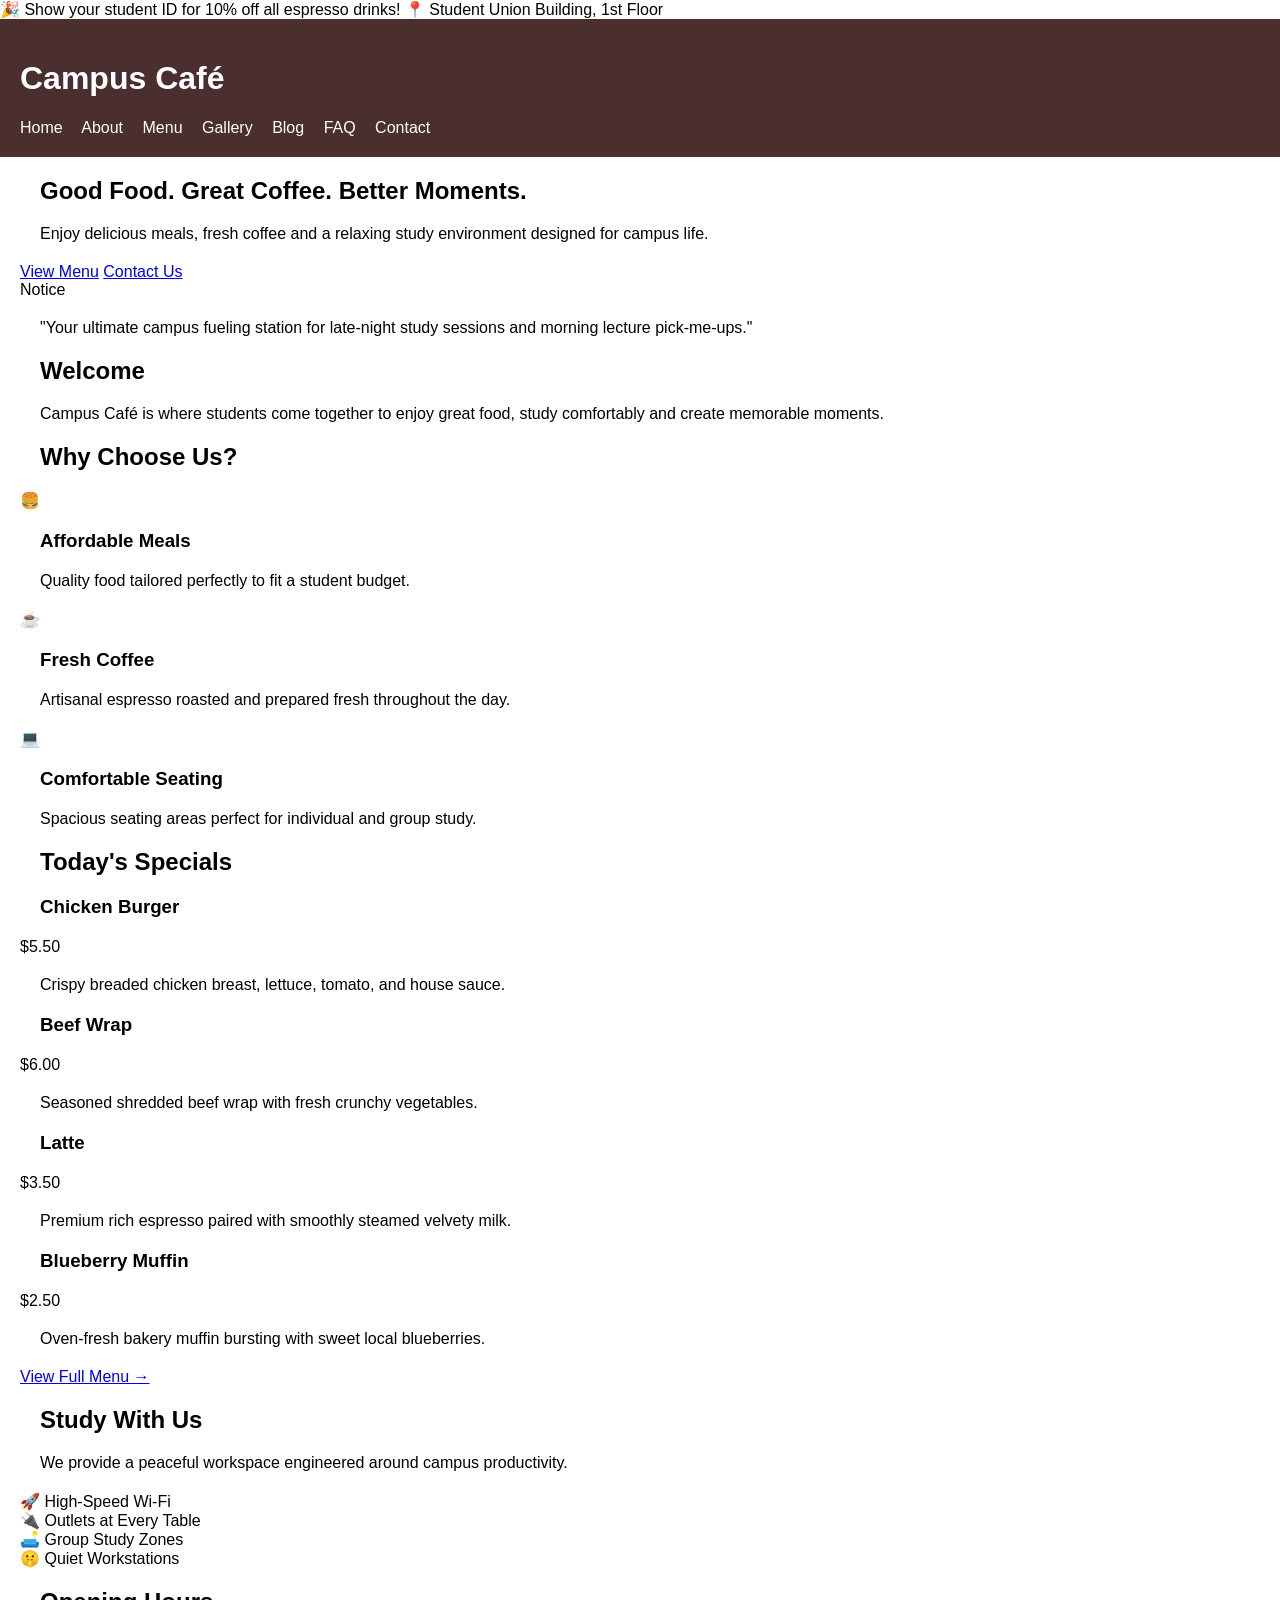
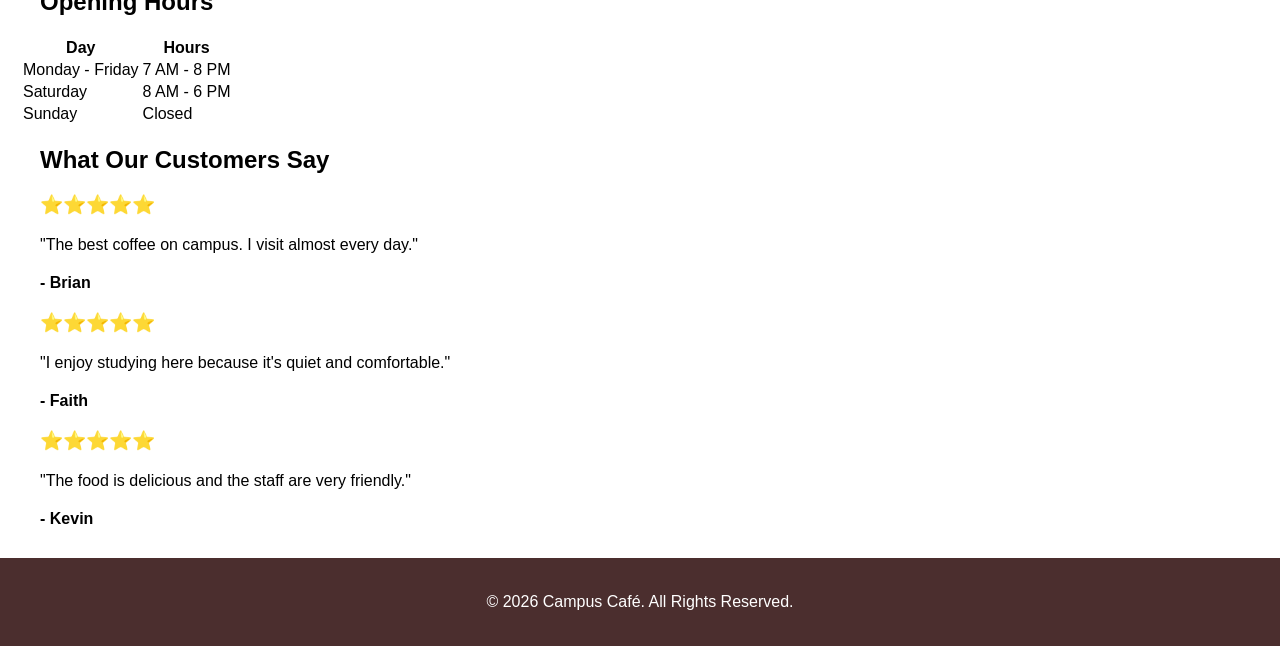
==== index.html @ ca75f827 "study with us" ====
<!DOCTYPE html>
<html lang="en">
<head>
    <meta charset="UTF-8">
    <meta name="viewport" content="width=device-width, initial-scale=1.0">
    <meta name="description" content="Campus Café - The perfect spot for students to enjoy delicious meals, fresh coffee, and a quiet study environment.">
    <title>Campus Café | Home</title>
    <link rel="stylesheet" href="style.css">
</head>
<body>

<div class="top-bar">
    <div class="container top-bar-flex">
        <span>🎉 Show your student ID for 10% off all espresso drinks!</span>
        <span>📍 Student Union Building, 1st Floor</span>
    </div>
</div>

<header>
    <div class="container header-flex">
        <h1>Campus Café</h1>
        <nav>
            <a href="index.html" class="active">Home</a>
            <a href="about.html">About</a>
            <a href="menu.html">Menu</a>
            <a href="gallery.html">Gallery</a>
            <a href="blog.html">Blog</a>
            <a href="faq.html">FAQ</a>
            <a href="contact.html">Contact</a>
        </nav>
    </div>
</header>

<main>
    <section class="hero">
        <div class="container hero-grid">
            <div class="hero-content">
                <h2>Good Food. Great Coffee. Better Moments.</h2>
                <p>Enjoy delicious meals, fresh coffee and a relaxing study environment designed for campus life.</p>
                <div class="hero-cta">
                    <a href="menu.html" class="btn btn-primary">View Menu</a>
                    <a href="contact.html" class="btn btn-secondary">Contact Us</a>
                </div>
            </div>
            <div class="hero-spotlight">
                <div class="spotlight-card">
                    <span class="badge">Notice</span>
                    <p class="spotlight-text">"Your ultimate campus fueling station for late-night study sessions and morning lecture pick-me-ups."</p>
                </div>
            </div>
        </div>
    </section>

    <section class="welcome-section">
        <div class="container text-center">
            <h2>Welcome</h2>
            <p>Campus Café is where students come together to enjoy great food, study comfortably and create memorable moments.</p>
        </div>
    </section>

    <section class="features-section text-center">
        <div class="container">
            <h2 class="section-title">Why Choose Us?</h2>
            <div class="grid-3-col">
                <article class="feature-card">
                    <div class="feature-icon">🍔</div>
                    <h3>Affordable Meals</h3>
                    <p>Quality food tailored perfectly to fit a student budget.</p>
                </article>
                <article class="feature-card">
                    <div class="feature-icon">☕</div>
                    <h3>Fresh Coffee</h3>
                    <p>Artisanal espresso roasted and prepared fresh throughout the day.</p>
                </article>
                <article class="feature-card">
                    <div class="feature-icon">💻</div>
                    <h3>Comfortable Seating</h3>
                    <p>Spacious seating areas perfect for individual and group study.</p>
                </article>
            </div>
        </div>
    </section>

    <section class="specials-section">
        <div class="container">
            <h2 class="text-center">Today's Specials</h2>
            <div class="grid-4-col">
                <article class="menu-item-card">
                    <div class="menu-card-header">
                        <h3>Chicken Burger</h3>
                        <span class="price">$5.50</span>
                    </div>
                    <p>Crispy breaded chicken breast, lettuce, tomato, and house sauce.</p>
                </article>
                <article class="menu-item-card">
                    <div class="menu-card-header">
                        <h3>Beef Wrap</h3>
                        <span class="price">$6.00</span>
                    </div>
                    <p>Seasoned shredded beef wrap with fresh crunchy vegetables.</p>
                </article>
                <article class="menu-item-card">
                    <div class="menu-card-header">
                        <h3>Latte</h3>
                        <span class="price">$3.50</span>
                    </div>
                    <p>Premium rich espresso paired with smoothly steamed velvety milk.</p>
                </article>
                <article class="menu-item-card">
                    <div class="menu-card-header">
                        <h3>Blueberry Muffin</h3>
                        <span class="price">$2.50</span>
                    </div>
                    <p>Oven-fresh bakery muffin bursting with sweet local blueberries.</p>
                </article>
            </div>
            <div class="text-center mt-2">
                <a href="menu.html" class="btn btn-link">View Full Menu →</a>
            </div>
        </div>
    </section>

    <section class="study-section text-center">
        <div class="container">
            <h2>Study With Us</h2>
            <p class="section-subtitle">We provide a peaceful workspace engineered around campus productivity.</p>
            <div class="grid-4-col dynamic-amenities">
                <div class="amenity-item">🚀 High-Speed Wi-Fi</div>
                <div class="amenity-item">🔌 Outlets at Every Table</div>
                <div class="amenity-item">🛋️ Group Study Zones</div>
                <div class="amenity-item">🤫 Quiet Workstations</div>
            </div>
        </div>
    </section>

    <section class="hours-section">
        <div class="container">
            <h2>Opening Hours</h2>
            <table>
                <tr>
                    <th>Day</th>
                    <th>Hours</th>
                </tr>
                <tr>
                    <td>Monday - Friday</td>
                    <td>7 AM - 8 PM</td>
                </tr>
                <tr>
                    <td>Saturday</td>
                    <td>8 AM - 6 PM</td>
                </tr>
                <tr>
                    <td>Sunday</td>
                    <td>Closed</td>
                </tr>
            </table>
        </div>
    </section>

    <section class="testimonials-section">
        <div class="container">
            <h2>What Our Customers Say</h2>
            <div class="grid-3-col">
                <article class="testimonial-card">
                    <h3>⭐⭐⭐⭐⭐</h3>
                    <p>"The best coffee on campus. I visit almost every day."</p>
                    <p><strong>- Brian</strong></p>
                </article>
                <article class="testimonial-card">
                    <h3>⭐⭐⭐⭐⭐</h3>
                    <p>"I enjoy studying here because it's quiet and comfortable."</p>
                    <p><strong>- Faith</strong></p>
                </article>
                <article class="testimonial-card">
                    <h3>⭐⭐⭐⭐⭐</h3>
                    <p>"The food is delicious and the staff are very friendly."</p>
                    <p><strong>- Kevin</strong></p>
                </article>
            </div>
        </div>
    </section>
</main>

<footer>
    <div class="container text-center">
        <p>&copy; 2026 Campus Café. All Rights Reserved.</p>
    </div>
</footer>

</body>
</html>
---- style.css ----
body{
    font-family: Arial, sans-serif;
    margin:0;
    padding:0;
}

header{
    background:#4b2e2e;
    color:white;
    padding:20px;
}

nav a{
    color:white;
    text-decoration:none;
    margin-right:15px;
}

section,
h2,
h3,
p,
ul,
form{
    margin:20px;
}

footer{
    background:#4b2e2e;
    color:white;
    text-align:center;
    padding:15px;
    margin-top:30px;
}

img{
    margin:10px;
}
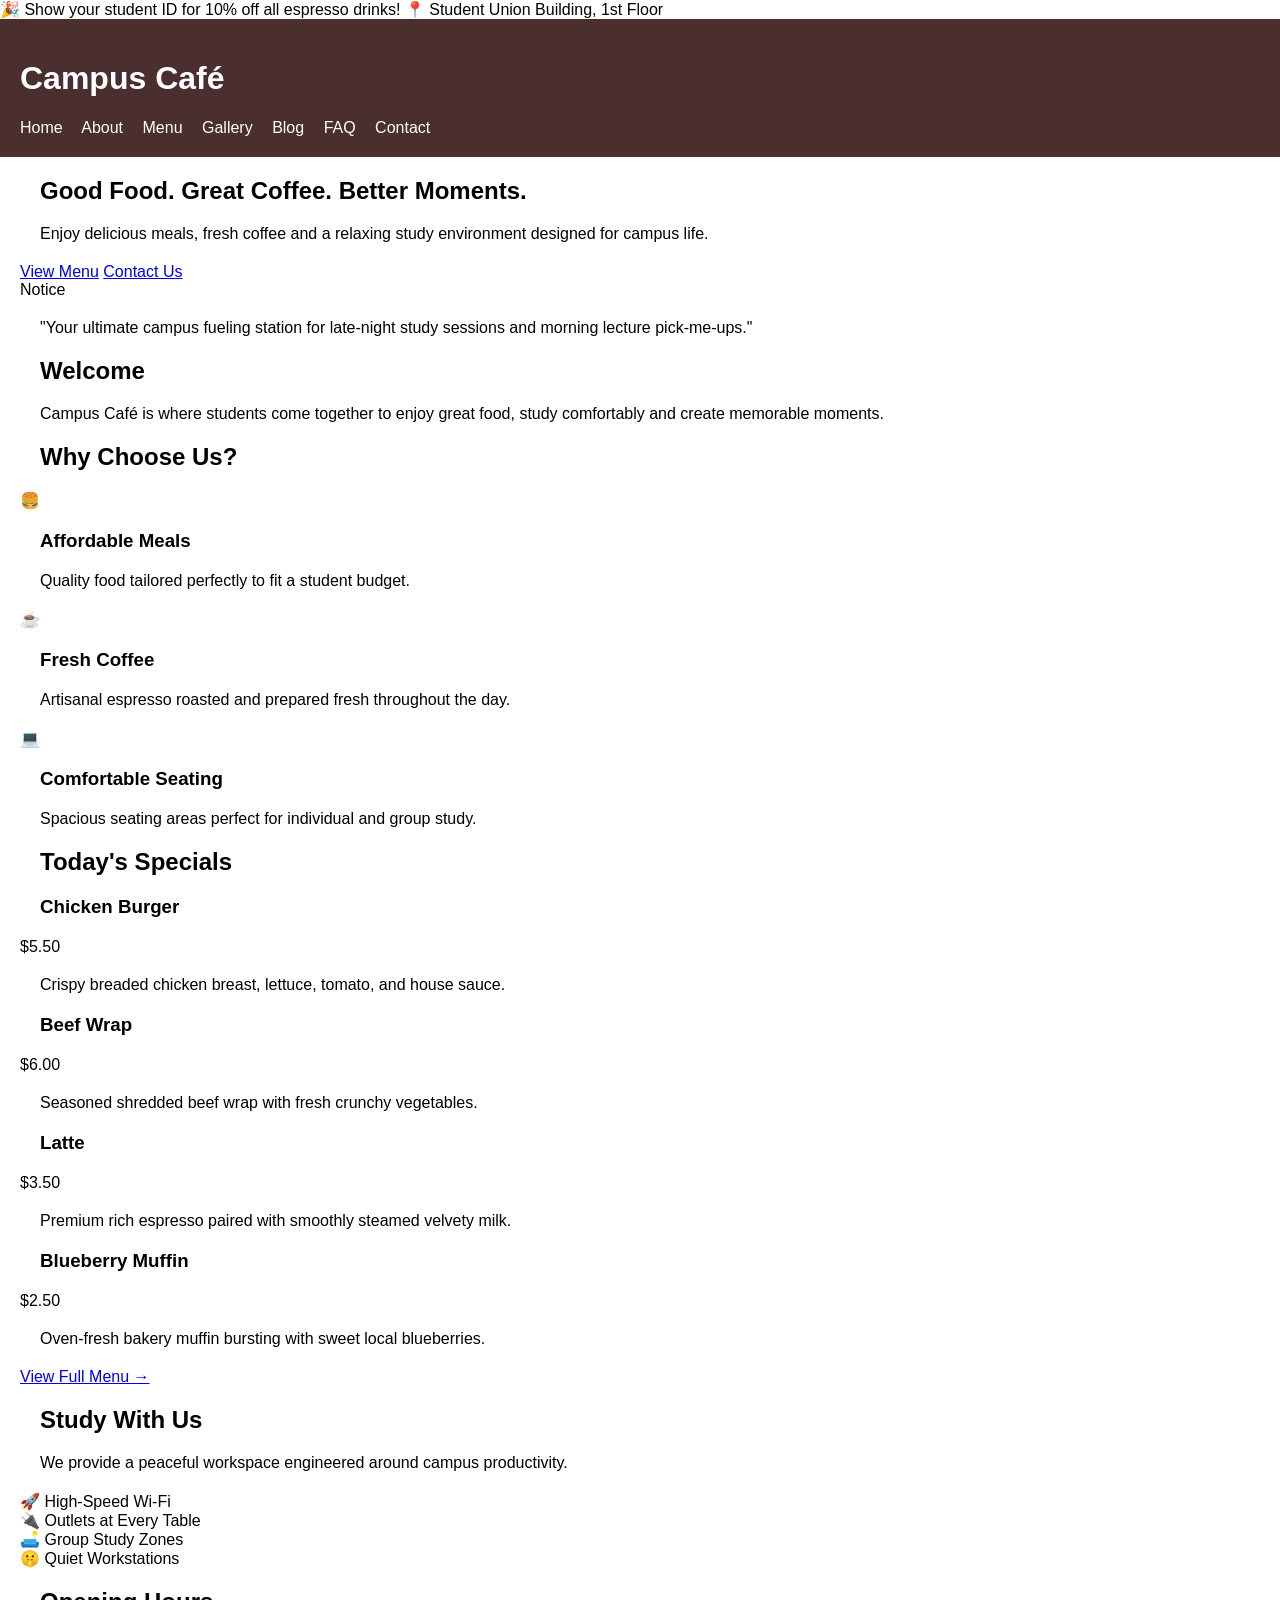
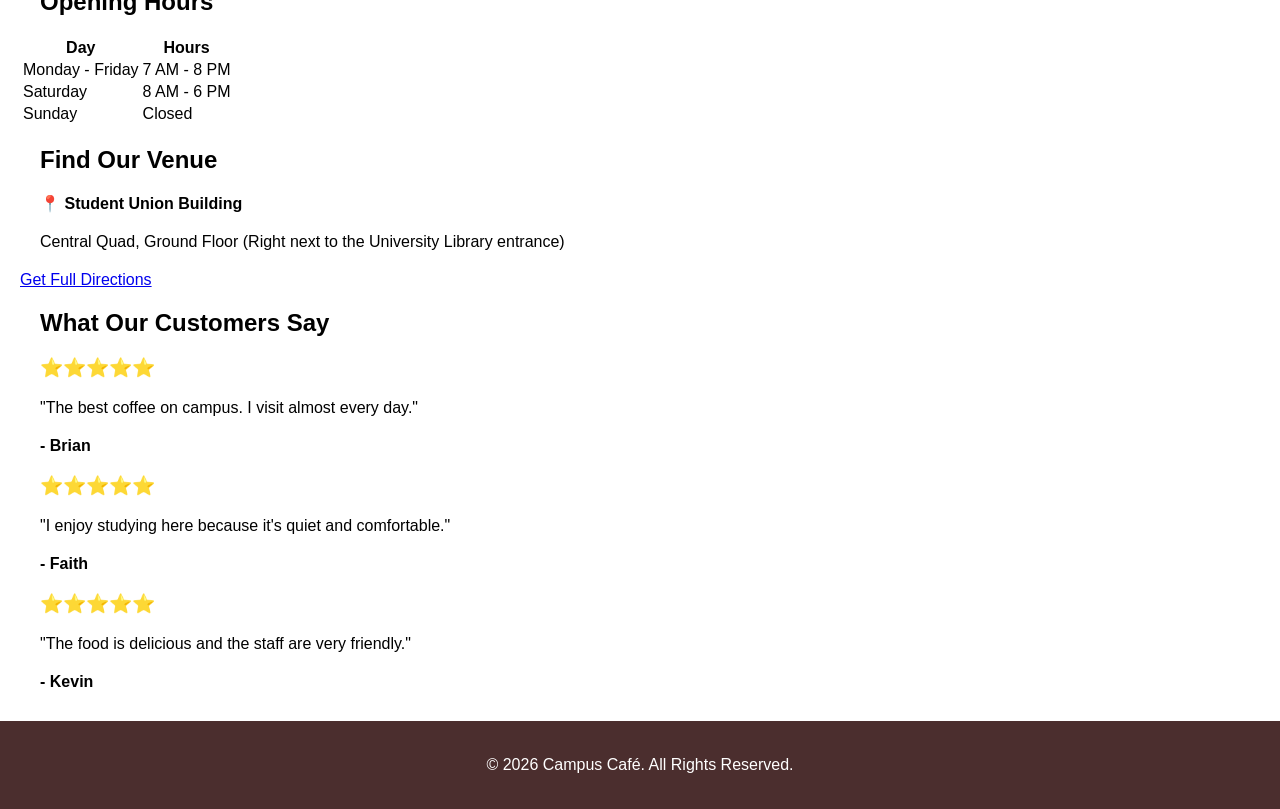
==== commit de2629c5: "opening hours" ====
--- a/index.html
+++ b/index.html
@@ -133,27 +133,37 @@
         </div>
     </section>
 
-    <section class="hours-section">
-        <div class="container">
-            <h2>Opening Hours</h2>
-            <table>
-                <tr>
-                    <th>Day</th>
-                    <th>Hours</th>
-                </tr>
-                <tr>
-                    <td>Monday - Friday</td>
-                    <td>7 AM - 8 PM</td>
-                </tr>
-                <tr>
-                    <td>Saturday</td>
-                    <td>8 AM - 6 PM</td>
-                </tr>
-                <tr>
-                    <td>Sunday</td>
-                    <td>Closed</td>
-                </tr>
-            </table>
+    <section class="hours-location-section">
+        <div class="container split-50-50">
+            <div class="hours-block">
+                <h2>Opening Hours</h2>
+                <table class="hours-table">
+                    <tr>
+                        <th>Day</th>
+                        <th>Hours</th>
+                    </tr>
+                    <tr>
+                        <td>Monday - Friday</td>
+                        <td>7 AM - 8 PM</td>
+                    </tr>
+                    <tr>
+                        <td>Saturday</td>
+                        <td>8 AM - 6 PM</td>
+                    </tr>
+                    <tr>
+                        <td>Sunday</td>
+                        <td>Closed</td>
+                    </tr>
+                </table>
+            </div>
+            <div class="location-block">
+                <h2>Find Our Venue</h2>
+                <div class="location-card">
+                    <p>📍 <strong>Student Union Building</strong></p>
+                    <p>Central Quad, Ground Floor (Right next to the University Library entrance)</p>
+                    <a href="contact.html" class="btn btn-secondary btn-sm">Get Full Directions</a>
+                </div>
+            </div>
         </div>
     </section>
 
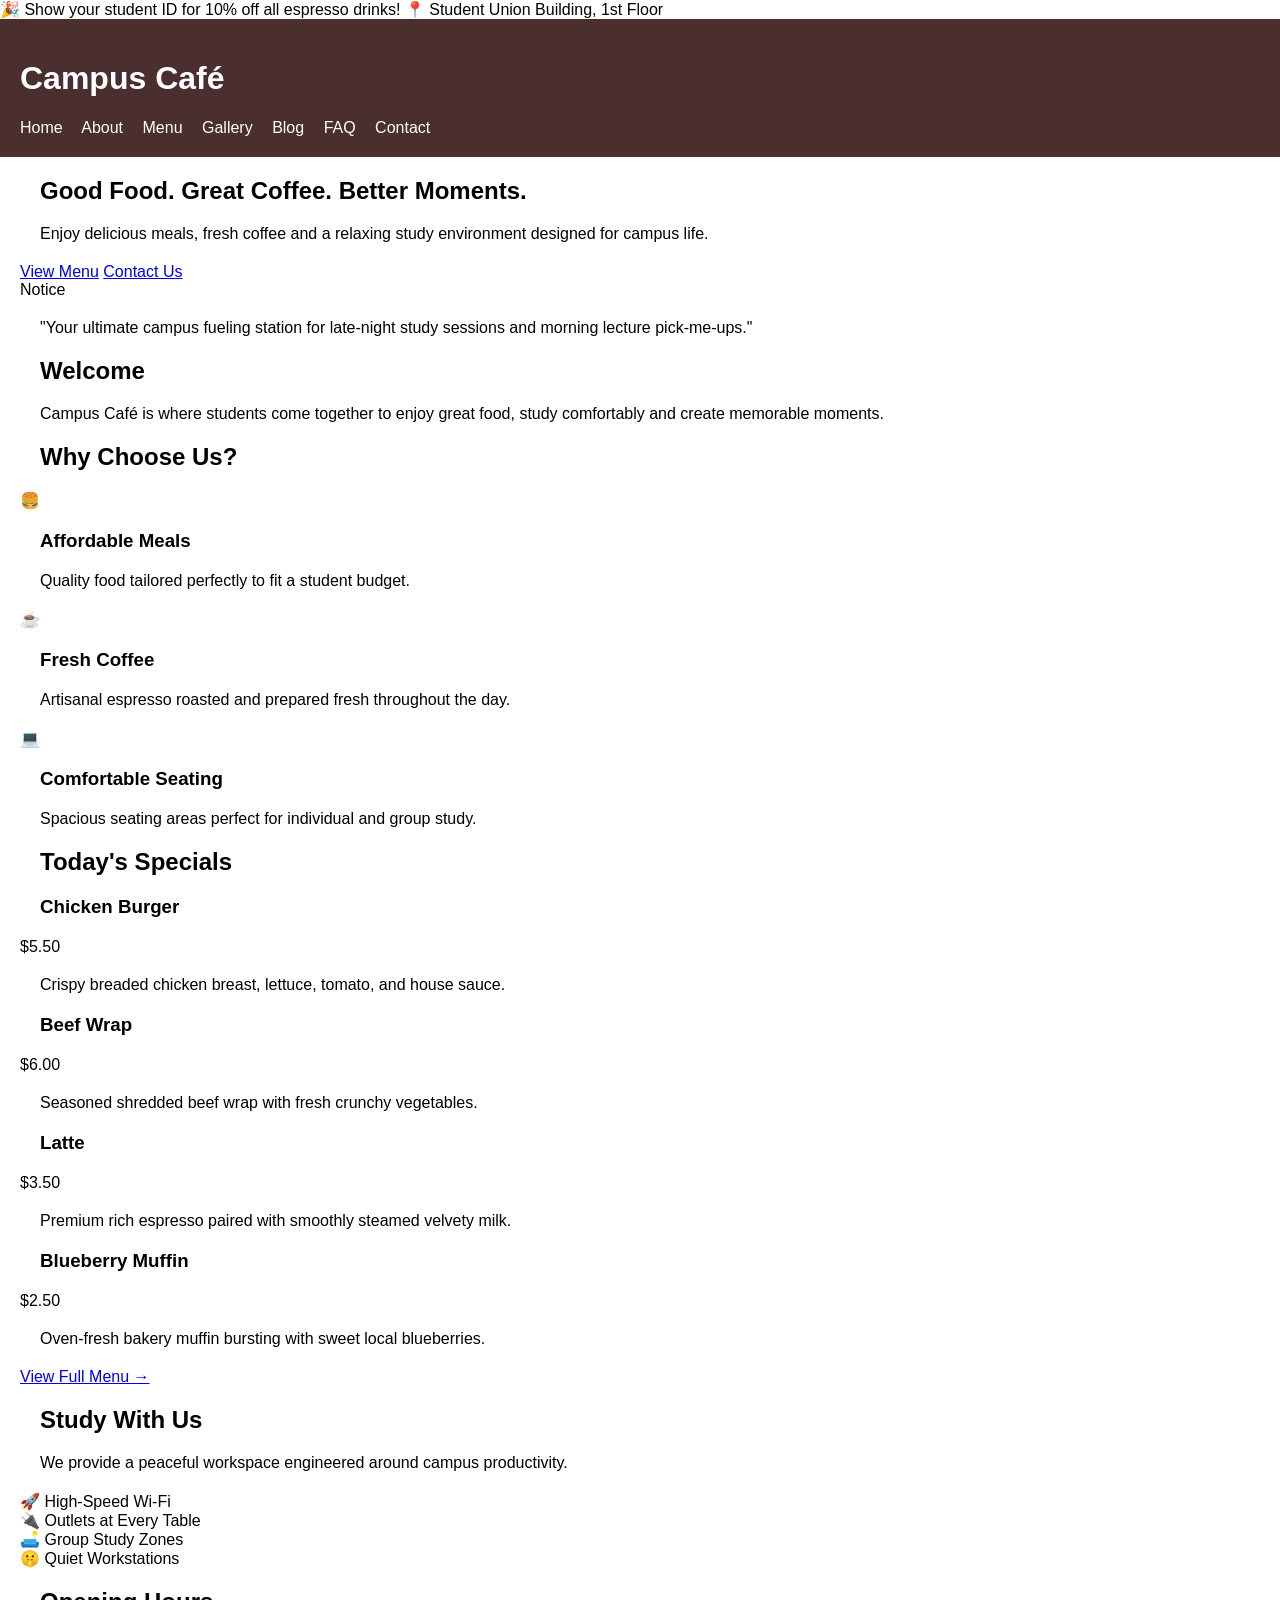
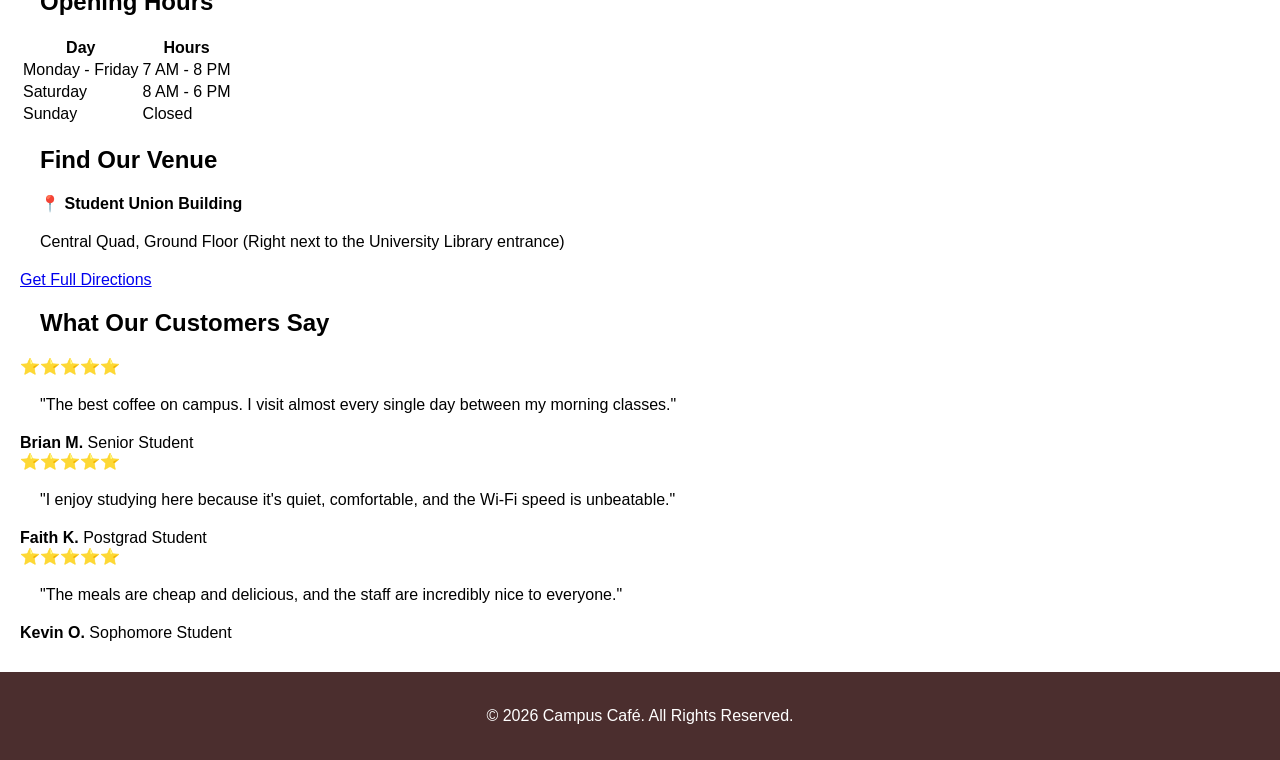
==== commit 7e841326: "profile updates" ====
--- a/index.html
+++ b/index.html
@@ -167,24 +167,33 @@
         </div>
     </section>
 
-    <section class="testimonials-section">
+    <section class="testimonials-section text-center">
         <div class="container">
             <h2>What Our Customers Say</h2>
             <div class="grid-3-col">
                 <article class="testimonial-card">
-                    <h3>⭐⭐⭐⭐⭐</h3>
-                    <p>"The best coffee on campus. I visit almost every day."</p>
-                    <p><strong>- Brian</strong></p>
+                    <div class="stars">⭐⭐⭐⭐⭐</div>
+                    <p class="review-text">"The best coffee on campus. I visit almost every single day between my morning classes."</p>
+                    <div class="testimonial-meta">
+                        <strong>Brian M.</strong>
+                        <span class="user-subtext">Senior Student</span>
+                    </div>
                 </article>
                 <article class="testimonial-card">
-                    <h3>⭐⭐⭐⭐⭐</h3>
-                    <p>"I enjoy studying here because it's quiet and comfortable."</p>
-                    <p><strong>- Faith</strong></p>
+                    <div class="stars">⭐⭐⭐⭐⭐</div>
+                    <p class="review-text">"I enjoy studying here because it's quiet, comfortable, and the Wi-Fi speed is unbeatable."</p>
+                    <div class="testimonial-meta">
+                        <strong>Faith K.</strong>
+                        <span class="user-subtext">Postgrad Student</span>
+                    </div>
                 </article>
                 <article class="testimonial-card">
-                    <h3>⭐⭐⭐⭐⭐</h3>
-                    <p>"The food is delicious and the staff are very friendly."</p>
-                    <p><strong>- Kevin</strong></p>
+                    <div class="stars">⭐⭐⭐⭐⭐</div>
+                    <p class="review-text">"The meals are cheap and delicious, and the staff are incredibly nice to everyone."</p>
+                    <div class="testimonial-meta">
+                        <strong>Kevin O.</strong>
+                        <span class="user-subtext">Sophomore Student</span>
+                    </div>
                 </article>
             </div>
         </div>
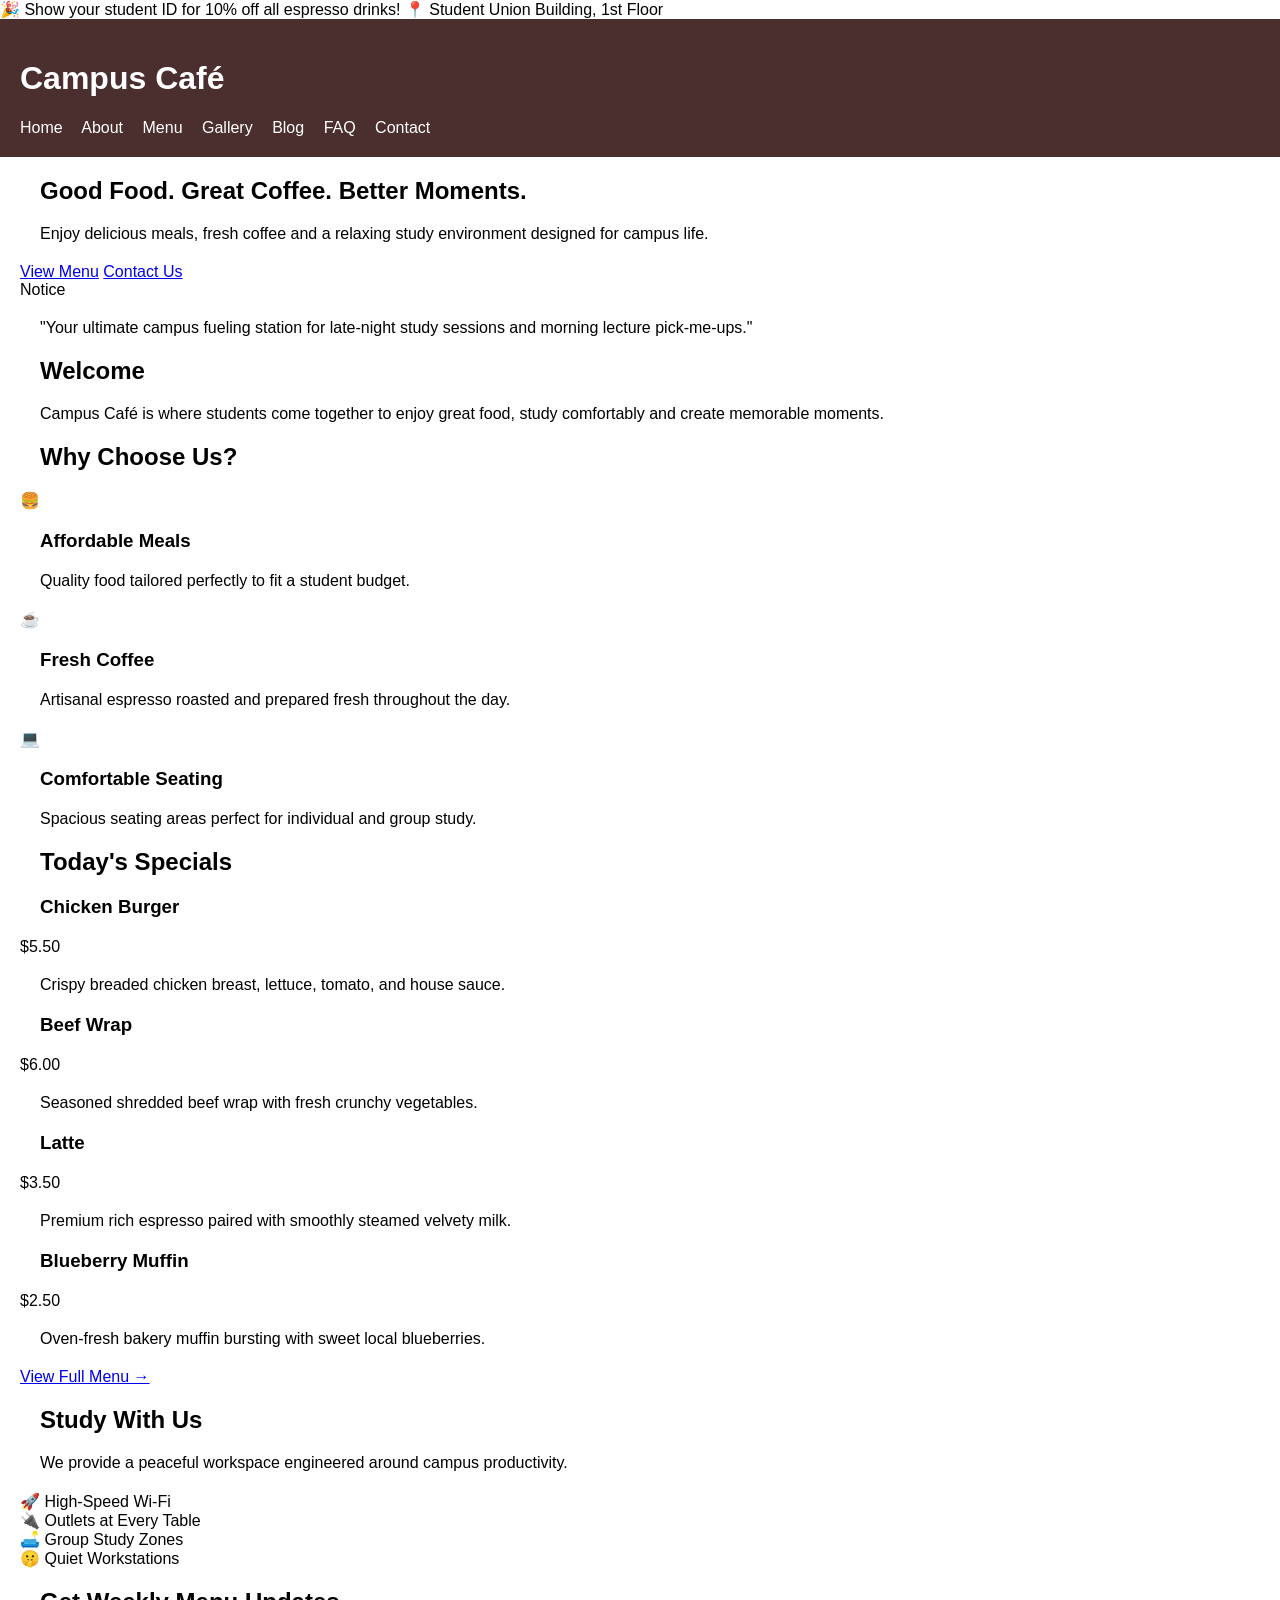
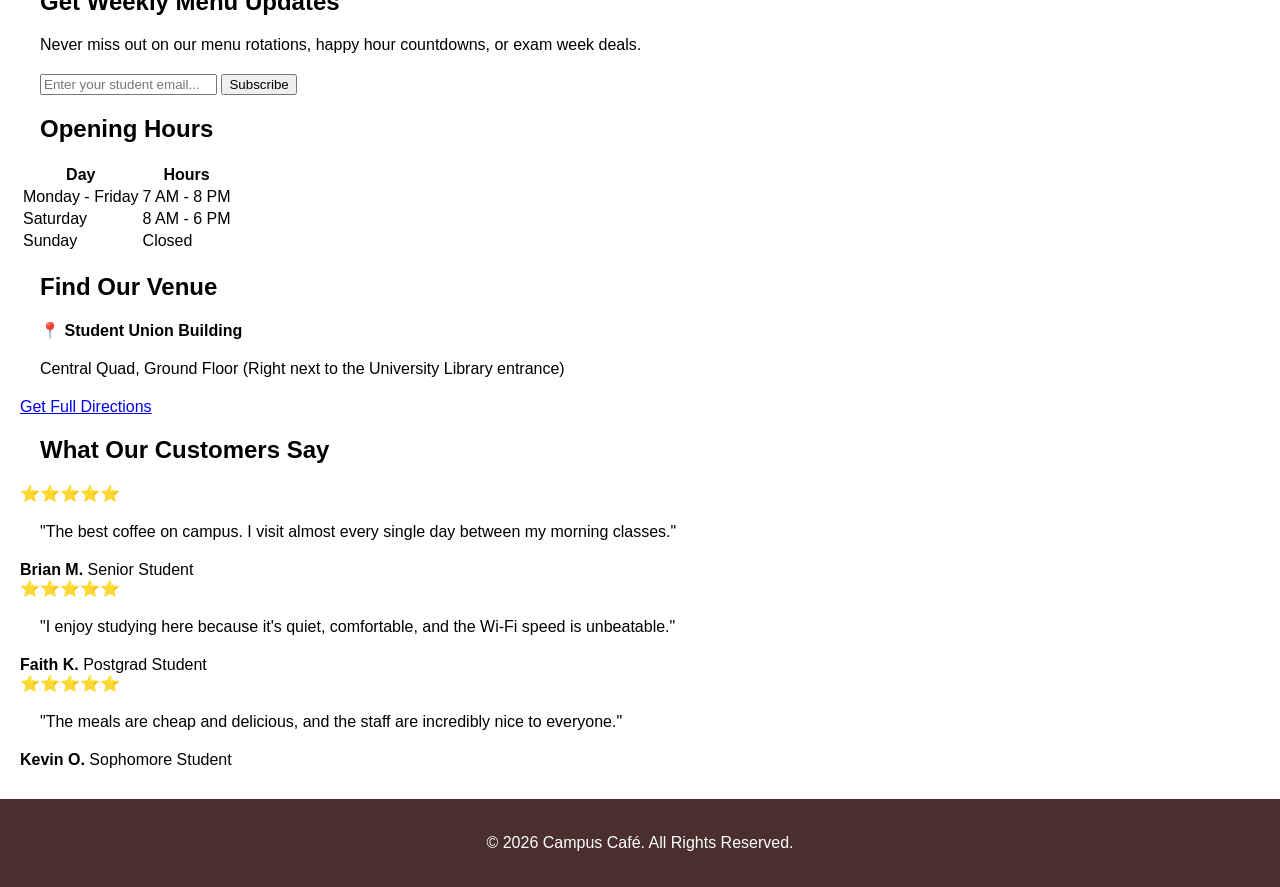
==== commit 85a3946d: "newsletter" ====
--- a/index.html
+++ b/index.html
@@ -133,6 +133,17 @@
         </div>
     </section>
 
+    <section class="newsletter-section text-center">
+        <div class="container custom-text-panel">
+            <h2>Get Weekly Menu Updates</h2>
+            <p>Never miss out on our menu rotations, happy hour countdowns, or exam week deals.</p>
+            <form class="newsletter-form">
+                <input type="email" placeholder="Enter your student email..." required>
+                <button type="submit" class="btn btn-primary">Subscribe</button>
+            </form>
+        </div>
+    </section>
+
     <section class="hours-location-section">
         <div class="container split-50-50">
             <div class="hours-block">
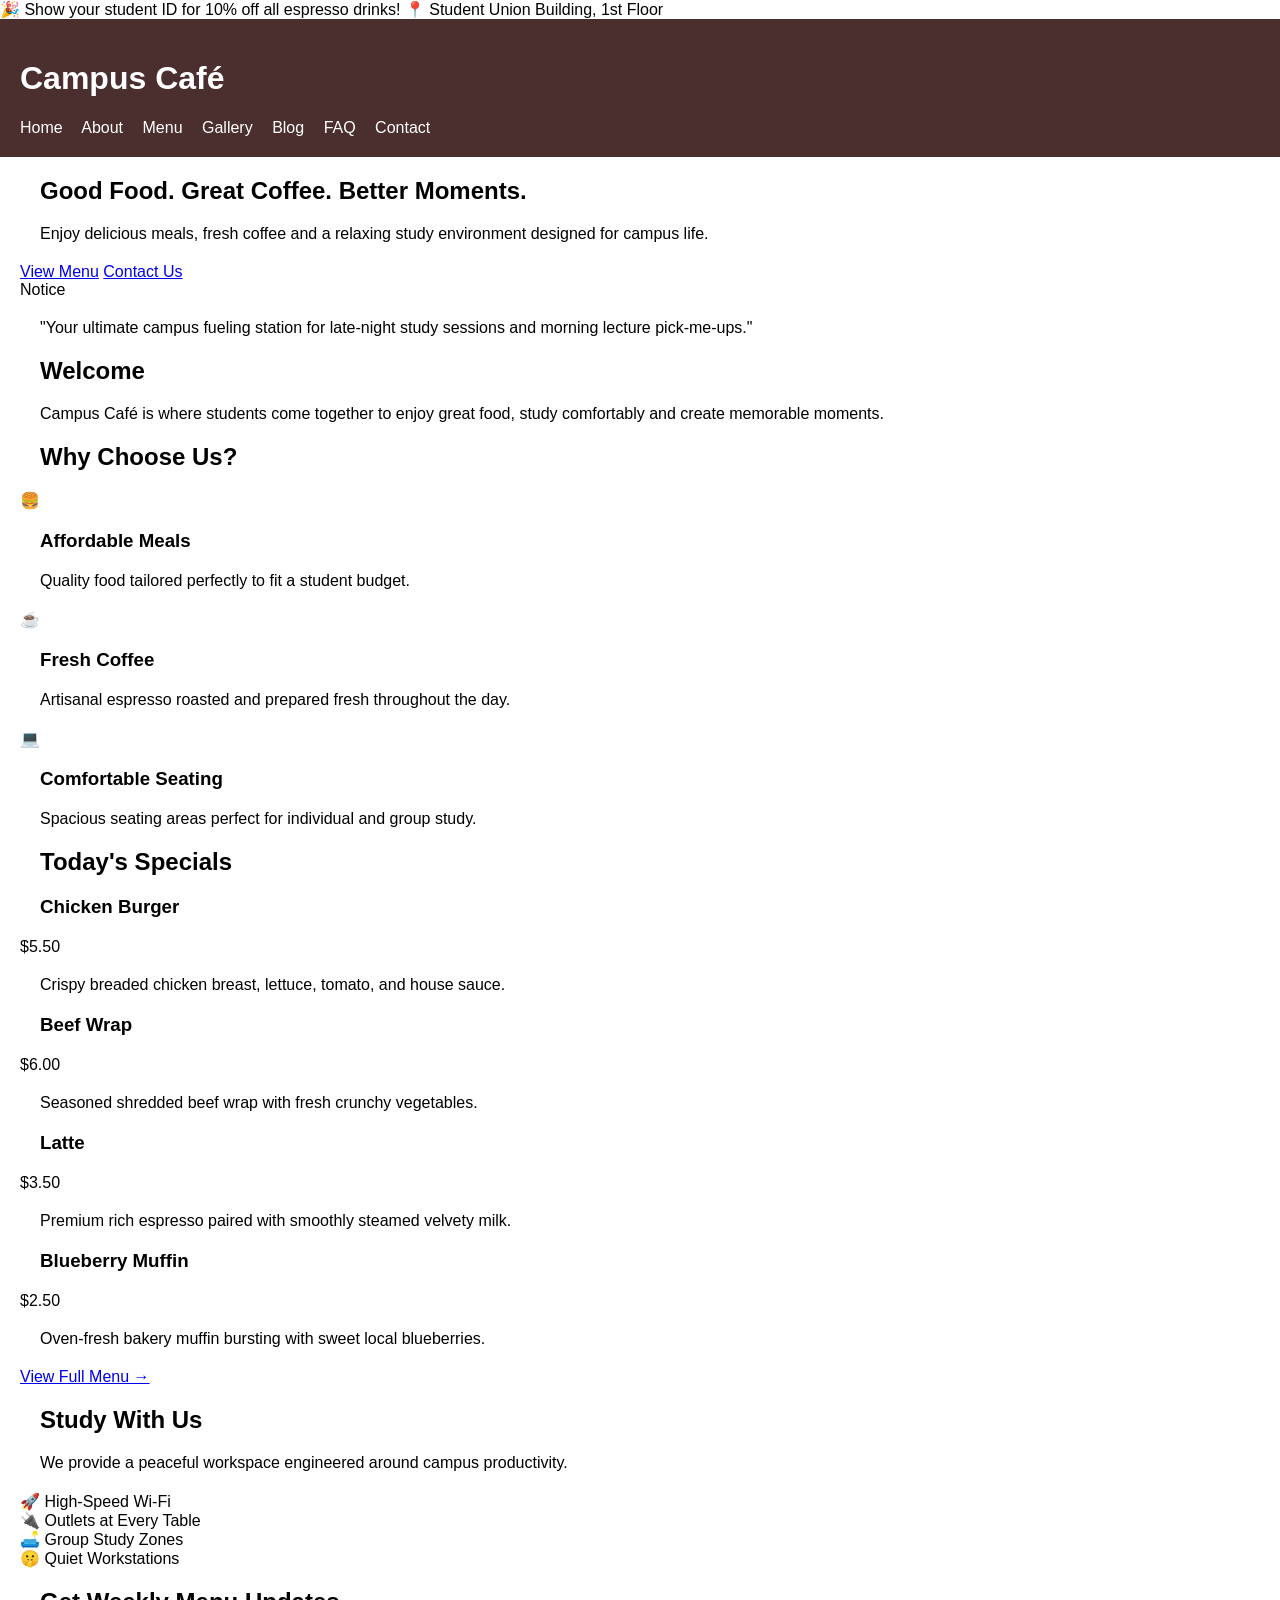
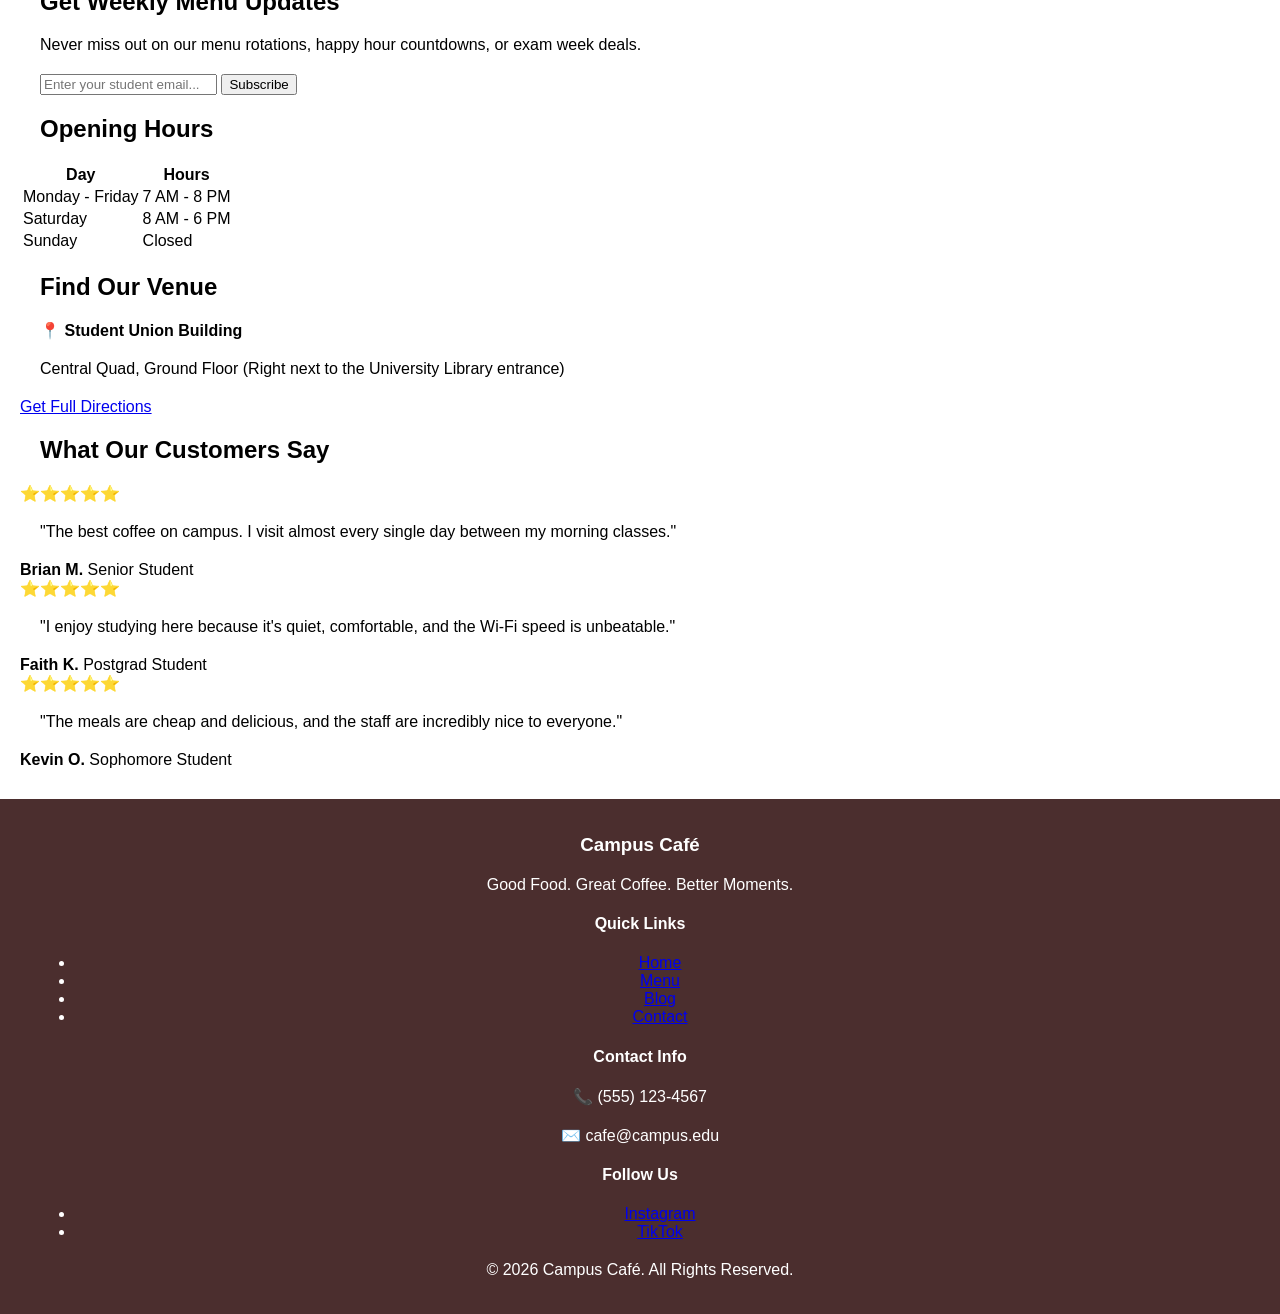
==== commit c1a999e5: "multicolumn" ====
--- a/index.html
+++ b/index.html
@@ -212,7 +212,34 @@
 </main>
 
 <footer>
-    <div class="container text-center">
+    <div class="container footer-grid">
+        <div class="footer-brand">
+            <h3>Campus Café</h3>
+            <p>Good Food. Great Coffee. Better Moments.</p>
+        </div>
+        <div class="footer-links">
+            <h4>Quick Links</h4>
+            <ul>
+                <li><a href="index.html">Home</a></li>
+                <li><a href="menu.html">Menu</a></li>
+                <li><a href="blog.html">Blog</a></li>
+                <li><a href="contact.html">Contact</a></li>
+            </ul>
+        </div>
+        <div class="footer-contact">
+            <h4>Contact Info</h4>
+            <p>📞 (555) 123-4567</p>
+            <p>✉️ cafe@campus.edu</p>
+        </div>
+        <div class="footer-socials">
+            <h4>Follow Us</h4>
+            <ul>
+                <li><a href="#">Instagram</a></li>
+                <li><a href="#">TikTok</a></li>
+            </ul>
+        </div>
+    </div>
+    <div class="footer-bottom text-center">
         <p>&copy; 2026 Campus Café. All Rights Reserved.</p>
     </div>
 </footer>
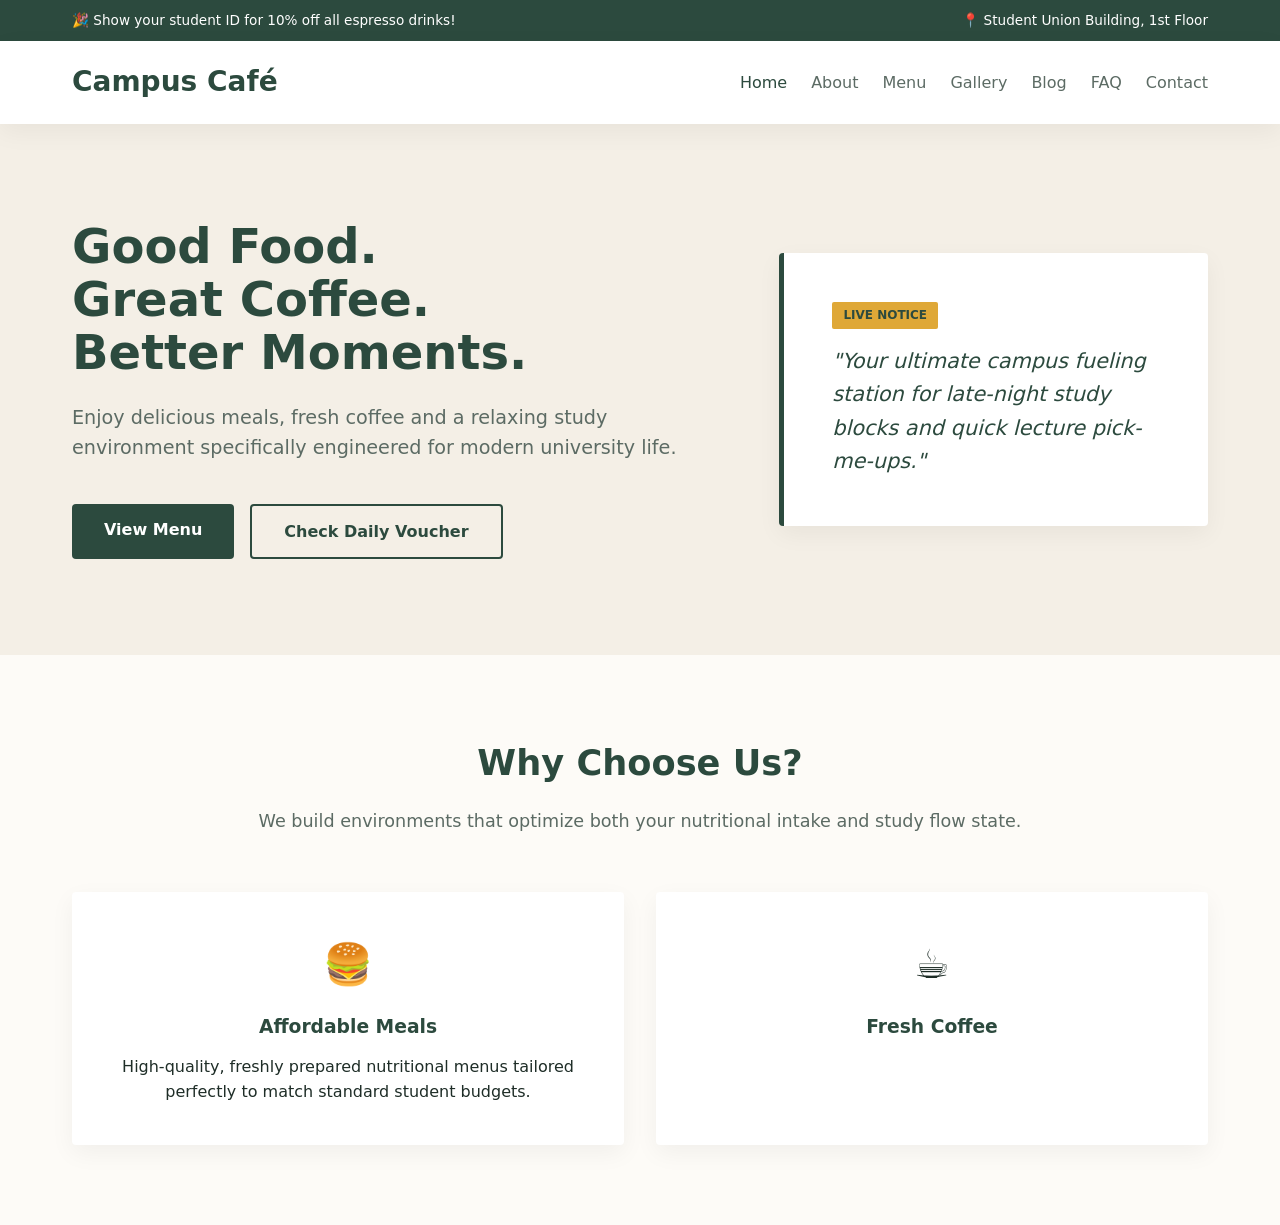
==== commit 79956f50: "touches" ====
--- a/index.html
+++ b/index.html
@@ -3,11 +3,417 @@
 <head>
     <meta charset="UTF-8">
     <meta name="viewport" content="width=device-width, initial-scale=1.0">
-    <meta name="description" content="Campus Café - The perfect spot for students to enjoy delicious meals, fresh coffee, and a quiet study environment.">
+    <meta name="description" content="Campus Café - Premium student culinary and workspace ecosystem.">
     <title>Campus Café | Home</title>
-    <link rel="stylesheet" href="style.css">
+    <style>
+        /* --- DESIGN SYSTEM & VARIABLES --- */
+        :root {
+            --bg-primary: #fdfbf7;
+            --bg-secondary: #f4efe6;
+            --accent-dark: #2c4a3e;
+            --accent-light: #4a7c66;
+            --text-dark: #1e2d27;
+            --text-muted: #5c6b64;
+            --white: #ffffff;
+            --gold: #dfa837;
+            --shadow: 0 8px 24px rgba(0, 0, 0, 0.05);
+            --transition: all 0.3s ease;
+        }
+
+        * {
+            box-sizing: border-box;
+            margin: 0;
+            padding: 0;
+            font-family: 'Segoe UI', system-ui, -apple-system, sans-serif;
+        }
+
+        body {
+            background-color: var(--bg-primary);
+            color: var(--text-dark);
+            line-height: 1.6;
+        }
+
+        .container {
+            max-width: 1200px;
+            margin: 0 auto;
+            padding: 0 2rem;
+        }
+
+        .text-center { text-align: center; }
+        .section-padding { padding: 5rem 0; }
+
+        /* --- BUTTONS --- */
+        .btn {
+            display: inline-block;
+            padding: 0.8rem 2rem;
+            border-radius: 4px;
+            text-decoration: none;
+            font-weight: 600;
+            transition: var(--transition);
+            cursor: pointer;
+            border: none;
+        }
+        .btn-primary {
+            background-color: var(--accent-dark);
+            color: var(--white);
+        }
+        .btn-primary:hover {
+            background-color: var(--accent-light);
+        }
+        .btn-secondary {
+            background-color: transparent;
+            color: var(--accent-dark);
+            border: 2px solid var(--accent-dark);
+        }
+        .btn-secondary:hover {
+            background-color: var(--accent-dark);
+            color: var(--white);
+        }
+
+        /* --- TOP BANNER --- */
+        .top-bar {
+            background-color: var(--accent-dark);
+            color: var(--white);
+            font-size: 0.85rem;
+            padding: 0.6rem 0;
+            font-weight: 500;
+        }
+        .top-bar-flex {
+            display: flex;
+            justify-content: space-between;
+            align-items: center;
+            flex-wrap: wrap;
+            gap: 0.5rem;
+        }
+
+        /* --- NAVIGATION HEADER --- */
+        header {
+            background-color: var(--white);
+            box-shadow: var(--shadow);
+            position: sticky;
+            top: 0;
+            z-index: 999;
+            padding: 1.2rem 0;
+        }
+        .header-flex {
+            display: flex;
+            justify-content: space-between;
+            align-items: center;
+        }
+        header h1 {
+            color: var(--accent-dark);
+            font-size: 1.75rem;
+            font-weight: 800;
+        }
+        nav {
+            display: flex;
+            gap: 1.5rem;
+        }
+        nav a {
+            text-decoration: none;
+            color: var(--text-muted);
+            font-weight: 500;
+            transition: var(--transition);
+        }
+        nav a:hover, nav a.active {
+            color: var(--accent-dark);
+        }
+
+        /* --- HERO SECTION (Split Columns) --- */
+        .hero {
+            background-color: var(--bg-secondary);
+            padding: 6rem 0;
+        }
+        .hero-grid {
+            display: grid;
+            grid-template-columns: 1.2fr 0.8fr;
+            gap: 4rem;
+            align-items: center;
+        }
+        .hero-content h2 {
+            font-size: 3rem;
+            line-height: 1.1;
+            color: var(--accent-dark);
+            margin-bottom: 1.5rem;
+        }
+        .hero-content p {
+            font-size: 1.2rem;
+            color: var(--text-muted);
+            margin-bottom: 2.5rem;
+        }
+        .hero-cta {
+            display: flex;
+            gap: 1rem;
+        }
+        .hero-spotlight {
+            background-color: var(--white);
+            padding: 3rem;
+            border-left: 5px solid var(--accent-dark);
+            box-shadow: var(--shadow);
+            border-radius: 4px;
+        }
+        .badge {
+            display: inline-block;
+            background-color: var(--gold);
+            color: var(--accent-dark);
+            padding: 0.25rem 0.7rem;
+            font-size: 0.75rem;
+            font-weight: 700;
+            text-transform: uppercase;
+            border-radius: 2px;
+            margin-bottom: 1rem;
+        }
+        .spotlight-text {
+            font-size: 1.3rem;
+            font-style: italic;
+            color: var(--accent-dark);
+            font-weight: 500;
+        }
+
+        /* --- SECTION STRUCTURES --- */
+        .section-title {
+            font-size: 2.2rem;
+            color: var(--accent-dark);
+            margin-bottom: 1rem;
+        }
+        .section-subtitle {
+            color: var(--text-muted);
+            margin-bottom: 3.5rem;
+            font-size: 1.1rem;
+        }
+
+        /* Grid Layout Frameworks */
+        .grid-3-col {
+            display: grid;
+            grid-template-columns: repeat(auto-fit, minmax(300px, 1fr));
+            gap: 2rem;
+        }
+        .grid-4-col {
+            display: grid;
+            grid-template-columns: repeat(auto-fit, minmax(240px, 1fr));
+            gap: 1.5rem;
+        }
+        .split-50-50 {
+            display: grid;
+            grid-template-columns: repeat(auto-fit, minmax(450px, 1fr));
+            gap: 4rem;
+        }
+
+        /* Features Cards */
+        .feature-card {
+            background-color: var(--white);
+            padding: 2.5rem;
+            border-radius: 4px;
+            box-shadow: var(--shadow);
+            transition: var(--transition);
+        }
+        .feature-card:hover {
+            transform: translateY(-5px);
+        }
+        .feature-icon {
+            font-size: 2.5rem;
+            margin-bottom: 1rem;
+        }
+        .feature-card h3 {
+            margin-bottom: 0.75rem;
+            color: var(--accent-dark);
+        }
+
+        /* Specials Cards */
+        .specials-section { background-color: var(--bg-secondary); }
+        .menu-item-card {
+            background-color: var(--white);
+            padding: 1.5rem;
+            border-radius: 4px;
+            box-shadow: var(--shadow);
+            display: flex;
+            justify-content: space-between;
+            flex-direction: column;
+        }
+        .menu-card-header {
+            display: flex;
+            justify-content: space-between;
+            align-items: baseline;
+            margin-bottom: 0.75rem;
+            border-bottom: 1px dashed var(--bg-secondary);
+            padding-bottom: 0.5rem;
+        }
+        .menu-card-header h3 { font-size: 1.1rem; color: var(--accent-dark); }
+        .price { color: var(--accent-light); font-weight: 700; }
+        .menu-item-card p { font-size: 0.9rem; color: var(--text-muted); }
+
+        /* Amenities Badges */
+        .dynamic-amenities { margin-top: 2rem; }
+        .amenity-item {
+            background-color: var(--white);
+            padding: 1.5rem;
+            font-weight: 600;
+            border-radius: 4px;
+            box-shadow: var(--shadow);
+            color: var(--accent-dark);
+            border: 1px solid rgba(74, 124, 102, 0.1);
+        }
+
+        /* Hours & Directions Split Column Section */
+        .hours-location-section { background-color: var(--bg-secondary); }
+        .hours-block, .location-block {
+            background-color: var(--white);
+            padding: 3rem;
+            border-radius: 4px;
+            box-shadow: var(--shadow);
+        }
+        .hours-table {
+            width: 100%;
+            border-collapse: collapse;
+            margin-top: 1.5rem;
+        }
+        .hours-table th, .hours-table td {
+            padding: 0.75rem 0;
+            border-bottom: 1px solid var(--bg-secondary);
+            text-align: left;
+        }
+        .hours-table th { color: var(--accent-light); font-weight: 600; }
+        .location-card { margin-top: 1.5rem; }
+        .location-card p { margin-bottom: 1rem; }
+
+        /* Newsletter Panel */
+        .custom-text-panel {
+            background-color: var(--accent-dark);
+            color: var(--white);
+            padding: 4rem 2rem;
+            border-radius: 6px;
+        }
+        .custom-text-panel h2 { color: var(--white); margin-bottom: 0.5rem; }
+        .custom-text-panel p { color: rgba(255,255,255,0.8); margin-bottom: 2rem; }
+        .newsletter-form {
+            display: flex;
+            max-width: 500px;
+            margin: 0 auto;
+            gap: 0.5rem;
+        }
+        .newsletter-form input {
+            flex: 1;
+            padding: 0.8rem 1rem;
+            border: none;
+            border-radius: 4px;
+        }
+        .newsletter-form .btn { background-color: var(--gold); color: var(--accent-dark); }
+
+        /* Testimonial Cards */
+        .testimonial-card {
+            background-color: var(--white);
+            padding: 2rem;
+            border-radius: 4px;
+            box-shadow: var(--shadow);
+            text-align: left;
+        }
+        .stars { color: var(--gold); margin-bottom: 1rem; font-size: 0.9rem; }
+        .review-text { font-style: italic; margin-bottom: 1.5rem; color: var(--text-dark); }
+        .testimonial-meta { display: flex; flex-direction: column; }
+        .user-subtext { font-size: 0.8rem; color: var(--text-muted); }
+
+        /* --- DETAILED MULTI-COLUMN FOOTER --- */
+        footer {
+            background-color: var(--text-dark);
+            color: rgba(255, 255, 255, 0.7);
+            padding: 4rem 0 2rem 0;
+        }
+        .footer-grid {
+            display: grid;
+            grid-template-columns: 1.5fr 1fr 1fr 1fr;
+            gap: 3rem;
+            margin-bottom: 3rem;
+            border-bottom: 1px solid rgba(255, 255, 255, 0.1);
+            padding-bottom: 3rem;
+        }
+        .footer-brand h3, .footer-links h4, .footer-contact h4, .footer-socials h4 {
+            color: var(--white);
+            margin-bottom: 1.2rem;
+        }
+        .footer-links ul, .footer-socials ul { list-style: none; }
+        .footer-links ul li, .footer-socials ul li { margin-bottom: 0.6rem; }
+        .footer-links ul li a, .footer-socials ul li a {
+            color: rgba(255, 255, 255, 0.7);
+            text-decoration: none;
+            transition: var(--transition);
+        }
+        .footer-links ul li a:hover, .footer-socials ul li a:hover { color: var(--gold); }
+        .footer-bottom { font-size: 0.85rem; }
+
+        /* --- CSS POPUP MODAL (Target-triggered safely) --- */
+        .popup-overlay {
+            position: fixed;
+            top: 0;
+            left: 0;
+            width: 100%;
+            height: 100%;
+            background-color: rgba(30, 45, 39, 0.8);
+            backdrop-filter: blur(4px);
+            z-index: 99999;
+            display: flex;
+            align-items: center;
+            justify-content: center;
+            opacity: 0;
+            pointer-events: none;
+            transition: opacity 0.3s ease;
+        }
+        .popup-overlay:target {
+            opacity: 1;
+            pointer-events: auto;
+        }
+        .popup-window {
+            background-color: var(--bg-primary);
+            max-width: 450px;
+            width: 90%;
+            padding: 3rem;
+            border-radius: 4px;
+            box-shadow: 0 20px 40px rgba(0,0,0,0.3);
+            text-align: center;
+            position: relative;
+            border-top: 6px solid var(--gold);
+        }
+        .popup-window h3 {
+            color: var(--accent-dark);
+            font-size: 1.8rem;
+            margin-bottom: 1rem;
+        }
+        .popup-window p {
+            color: var(--text-muted);
+            margin-bottom: 2rem;
+        }
+        .close-popup {
+            position: absolute;
+            top: 1rem;
+            right: 1.2rem;
+            font-size: 1.5rem;
+            text-decoration: none;
+            color: var(--text-muted);
+            font-weight: bold;
+        }
+        .close-popup:hover { color: var(--accent-dark); }
+
+        /* --- RESPONSIVE FIXES --- */
+        @media (max-width: 992px) {
+            .hero-grid { grid-template-columns: 1fr; gap: 2rem; }
+            .footer-grid { grid-template-columns: repeat(2, 1fr); }
+        }
+        @media (max-width: 600px) {
+            .footer-grid { grid-template-columns: 1fr; }
+            .hero-cta { flex-direction: column; }
+        }
+    </style>
 </head>
 <body>
+
+<div class="popup-overlay" id="promo">
+    <div class="popup-window">
+        <a href="#" class="close-popup">&times;</a>
+        <span class="badge">Happy Hour Special</span>
+        <h3>Free Espresso Shot!</h3>
+        <p>Studying for midterms? Show this window to the barista anytime between 4 PM and 6 PM today for a free premium espresso upgrade.</p>
+        <a href="#" class="btn btn-primary">Claim Offer</a>
+    </div>
+</div>
 
 <div class="top-bar">
     <div class="container top-bar-flex">
@@ -35,214 +441,32 @@
     <section class="hero">
         <div class="container hero-grid">
             <div class="hero-content">
-                <h2>Good Food. Great Coffee. Better Moments.</h2>
-                <p>Enjoy delicious meals, fresh coffee and a relaxing study environment designed for campus life.</p>
+                <h2>Good Food.<br>Great Coffee.<br>Better Moments.</h2>
+                <p>Enjoy delicious meals, fresh coffee and a relaxing study environment specifically engineered for modern university life.</p>
                 <div class="hero-cta">
                     <a href="menu.html" class="btn btn-primary">View Menu</a>
-                    <a href="contact.html" class="btn btn-secondary">Contact Us</a>
+                    <a href="#promo" class="btn btn-secondary">Check Daily Voucher</a>
                 </div>
             </div>
             <div class="hero-spotlight">
                 <div class="spotlight-card">
-                    <span class="badge">Notice</span>
-                    <p class="spotlight-text">"Your ultimate campus fueling station for late-night study sessions and morning lecture pick-me-ups."</p>
+                    <span class="badge">Live Notice</span>
+                    <p class="spotlight-text">"Your ultimate campus fueling station for late-night study blocks and quick lecture pick-me-ups."</p>
                 </div>
             </div>
         </div>
     </section>
 
-    <section class="welcome-section">
-        <div class="container text-center">
-            <h2>Welcome</h2>
-            <p>Campus Café is where students come together to enjoy great food, study comfortably and create memorable moments.</p>
-        </div>
-    </section>
-
-    <section class="features-section text-center">
+    <section class="features-section section-padding text-center">
         <div class="container">
             <h2 class="section-title">Why Choose Us?</h2>
+            <p class="section-subtitle">We build environments that optimize both your nutritional intake and study flow state.</p>
             <div class="grid-3-col">
                 <article class="feature-card">
                     <div class="feature-icon">🍔</div>
                     <h3>Affordable Meals</h3>
-                    <p>Quality food tailored perfectly to fit a student budget.</p>
+                    <p>High-quality, freshly prepared nutritional menus tailored perfectly to match standard student budgets.</p>
                 </article>
                 <article class="feature-card">
                     <div class="feature-icon">☕</div>
-                    <h3>Fresh Coffee</h3>
-                    <p>Artisanal espresso roasted and prepared fresh throughout the day.</p>
-                </article>
-                <article class="feature-card">
-                    <div class="feature-icon">💻</div>
-                    <h3>Comfortable Seating</h3>
-                    <p>Spacious seating areas perfect for individual and group study.</p>
-                </article>
-            </div>
-        </div>
-    </section>
-
-    <section class="specials-section">
-        <div class="container">
-            <h2 class="text-center">Today's Specials</h2>
-            <div class="grid-4-col">
-                <article class="menu-item-card">
-                    <div class="menu-card-header">
-                        <h3>Chicken Burger</h3>
-                        <span class="price">$5.50</span>
-                    </div>
-                    <p>Crispy breaded chicken breast, lettuce, tomato, and house sauce.</p>
-                </article>
-                <article class="menu-item-card">
-                    <div class="menu-card-header">
-                        <h3>Beef Wrap</h3>
-                        <span class="price">$6.00</span>
-                    </div>
-                    <p>Seasoned shredded beef wrap with fresh crunchy vegetables.</p>
-                </article>
-                <article class="menu-item-card">
-                    <div class="menu-card-header">
-                        <h3>Latte</h3>
-                        <span class="price">$3.50</span>
-                    </div>
-                    <p>Premium rich espresso paired with smoothly steamed velvety milk.</p>
-                </article>
-                <article class="menu-item-card">
-                    <div class="menu-card-header">
-                        <h3>Blueberry Muffin</h3>
-                        <span class="price">$2.50</span>
-                    </div>
-                    <p>Oven-fresh bakery muffin bursting with sweet local blueberries.</p>
-                </article>
-            </div>
-            <div class="text-center mt-2">
-                <a href="menu.html" class="btn btn-link">View Full Menu →</a>
-            </div>
-        </div>
-    </section>
-
-    <section class="study-section text-center">
-        <div class="container">
-            <h2>Study With Us</h2>
-            <p class="section-subtitle">We provide a peaceful workspace engineered around campus productivity.</p>
-            <div class="grid-4-col dynamic-amenities">
-                <div class="amenity-item">🚀 High-Speed Wi-Fi</div>
-                <div class="amenity-item">🔌 Outlets at Every Table</div>
-                <div class="amenity-item">🛋️ Group Study Zones</div>
-                <div class="amenity-item">🤫 Quiet Workstations</div>
-            </div>
-        </div>
-    </section>
-
-    <section class="newsletter-section text-center">
-        <div class="container custom-text-panel">
-            <h2>Get Weekly Menu Updates</h2>
-            <p>Never miss out on our menu rotations, happy hour countdowns, or exam week deals.</p>
-            <form class="newsletter-form">
-                <input type="email" placeholder="Enter your student email..." required>
-                <button type="submit" class="btn btn-primary">Subscribe</button>
-            </form>
-        </div>
-    </section>
-
-    <section class="hours-location-section">
-        <div class="container split-50-50">
-            <div class="hours-block">
-                <h2>Opening Hours</h2>
-                <table class="hours-table">
-                    <tr>
-                        <th>Day</th>
-                        <th>Hours</th>
-                    </tr>
-                    <tr>
-                        <td>Monday - Friday</td>
-                        <td>7 AM - 8 PM</td>
-                    </tr>
-                    <tr>
-                        <td>Saturday</td>
-                        <td>8 AM - 6 PM</td>
-                    </tr>
-                    <tr>
-                        <td>Sunday</td>
-                        <td>Closed</td>
-                    </tr>
-                </table>
-            </div>
-            <div class="location-block">
-                <h2>Find Our Venue</h2>
-                <div class="location-card">
-                    <p>📍 <strong>Student Union Building</strong></p>
-                    <p>Central Quad, Ground Floor (Right next to the University Library entrance)</p>
-                    <a href="contact.html" class="btn btn-secondary btn-sm">Get Full Directions</a>
-                </div>
-            </div>
-        </div>
-    </section>
-
-    <section class="testimonials-section text-center">
-        <div class="container">
-            <h2>What Our Customers Say</h2>
-            <div class="grid-3-col">
-                <article class="testimonial-card">
-                    <div class="stars">⭐⭐⭐⭐⭐</div>
-                    <p class="review-text">"The best coffee on campus. I visit almost every single day between my morning classes."</p>
-                    <div class="testimonial-meta">
-                        <strong>Brian M.</strong>
-                        <span class="user-subtext">Senior Student</span>
-                    </div>
-                </article>
-                <article class="testimonial-card">
-                    <div class="stars">⭐⭐⭐⭐⭐</div>
-                    <p class="review-text">"I enjoy studying here because it's quiet, comfortable, and the Wi-Fi speed is unbeatable."</p>
-                    <div class="testimonial-meta">
-                        <strong>Faith K.</strong>
-                        <span class="user-subtext">Postgrad Student</span>
-                    </div>
-                </article>
-                <article class="testimonial-card">
-                    <div class="stars">⭐⭐⭐⭐⭐</div>
-                    <p class="review-text">"The meals are cheap and delicious, and the staff are incredibly nice to everyone."</p>
-                    <div class="testimonial-meta">
-                        <strong>Kevin O.</strong>
-                        <span class="user-subtext">Sophomore Student</span>
-                    </div>
-                </article>
-            </div>
-        </div>
-    </section>
-</main>
-
-<footer>
-    <div class="container footer-grid">
-        <div class="footer-brand">
-            <h3>Campus Café</h3>
-            <p>Good Food. Great Coffee. Better Moments.</p>
-        </div>
-        <div class="footer-links">
-            <h4>Quick Links</h4>
-            <ul>
-                <li><a href="index.html">Home</a></li>
-                <li><a href="menu.html">Menu</a></li>
-                <li><a href="blog.html">Blog</a></li>
-                <li><a href="contact.html">Contact</a></li>
-            </ul>
-        </div>
-        <div class="footer-contact">
-            <h4>Contact Info</h4>
-            <p>📞 (555) 123-4567</p>
-            <p>✉️ cafe@campus.edu</p>
-        </div>
-        <div class="footer-socials">
-            <h4>Follow Us</h4>
-            <ul>
-                <li><a href="#">Instagram</a></li>
-                <li><a href="#">TikTok</a></li>
-            </ul>
-        </div>
-    </div>
-    <div class="footer-bottom text-center">
-        <p>&copy; 2026 Campus Café. All Rights Reserved.</p>
-    </div>
-</footer>
-
-</body>
-</html>+                    <h3>Fresh Coffee</h3>
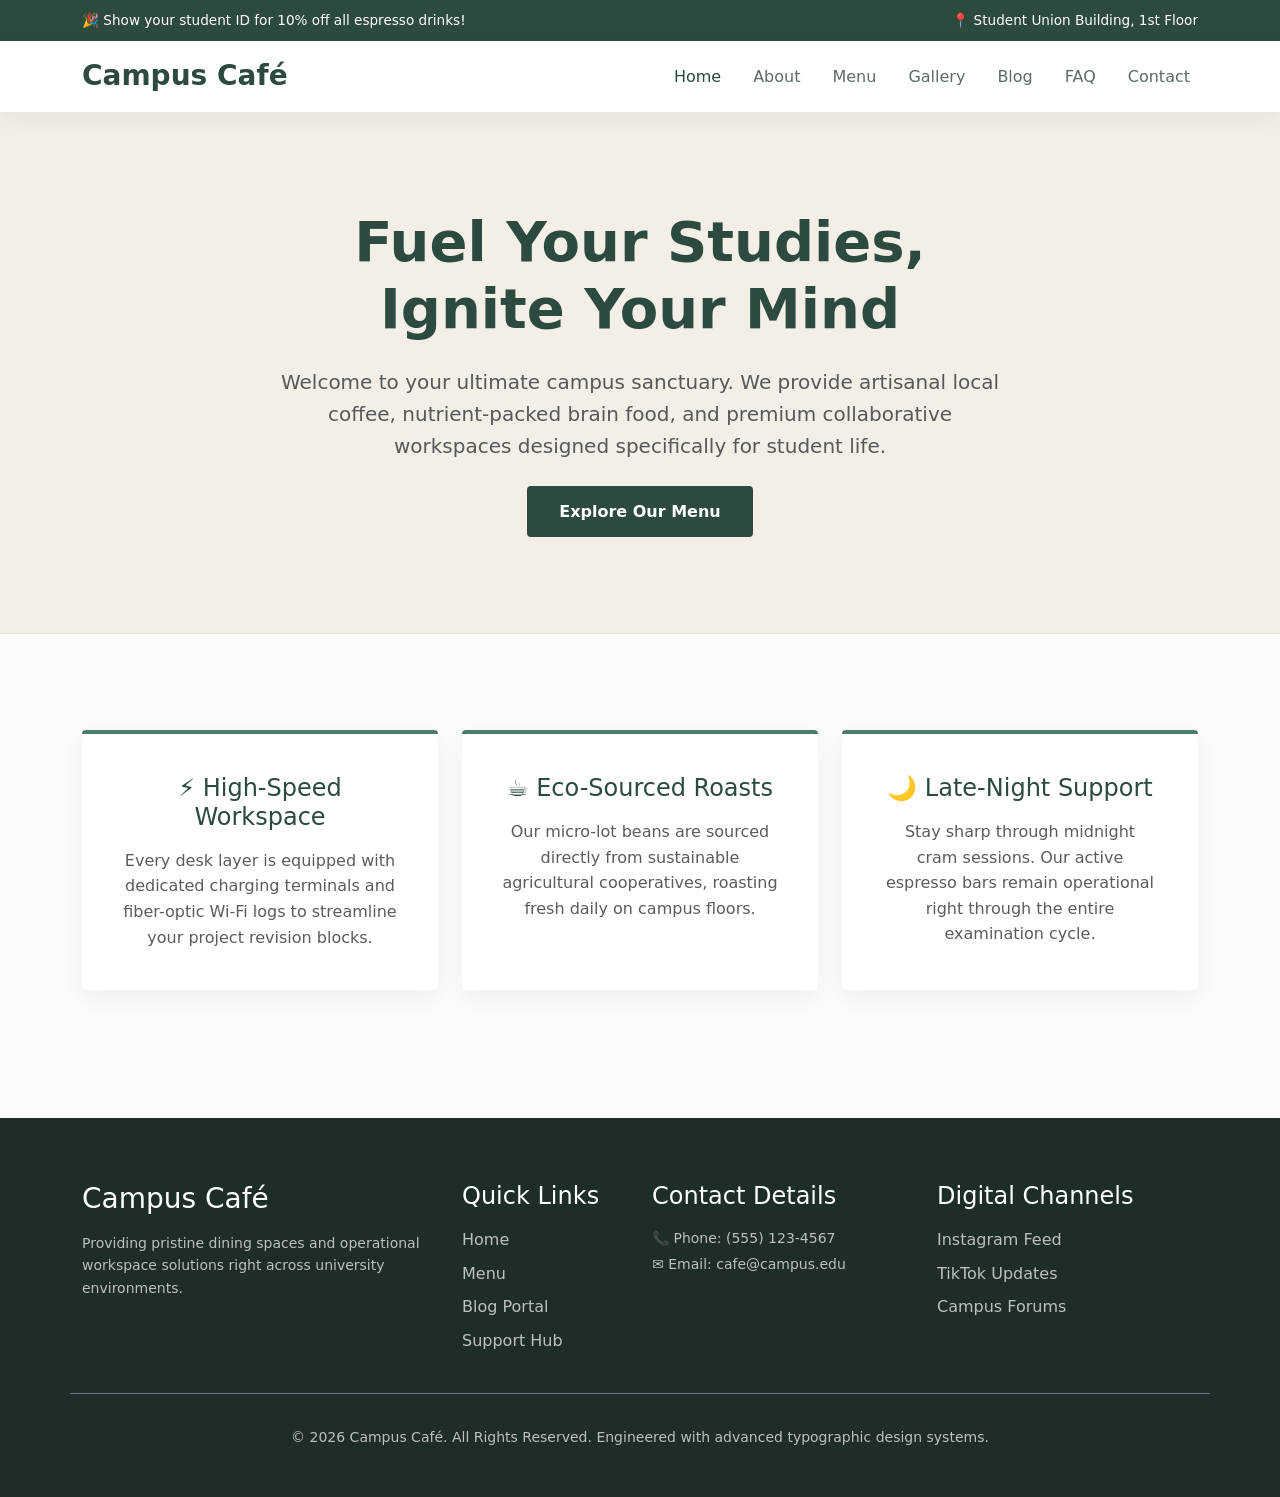
==== commit 7d355422: "uniformity" ====
--- a/index.html
+++ b/index.html
@@ -3,10 +3,11 @@
 <head>
     <meta charset="UTF-8">
     <meta name="viewport" content="width=device-width, initial-scale=1.0">
-    <meta name="description" content="Campus Café - Premium student culinary and workspace ecosystem.">
-    <title>Campus Café | Home</title>
+    <meta name="description" content="Welcome to Campus Café - Your ultimate student workspace, late-night study hub, and premium espresso spot on campus.">
+    <title>Home | Campus Café</title>
+    <link href="https://cdn.jsdelivr.net/npm/bootstrap@5.3.0/dist/css/bootstrap.min.css" rel="stylesheet">
     <style>
-        /* --- DESIGN SYSTEM & VARIABLES --- */
+        /* --- UNIFIED DESIGN SYSTEM VARIABLES --- */
         :root {
             --bg-primary: #fdfbf7;
             --bg-secondary: #f4efe6;
@@ -20,54 +21,11 @@
             --transition: all 0.3s ease;
         }
 
-        * {
-            box-sizing: border-box;
-            margin: 0;
-            padding: 0;
-            font-family: 'Segoe UI', system-ui, -apple-system, sans-serif;
-        }
-
         body {
             background-color: var(--bg-primary);
             color: var(--text-dark);
+            font-family: 'Segoe UI', system-ui, -apple-system, sans-serif;
             line-height: 1.6;
-        }
-
-        .container {
-            max-width: 1200px;
-            margin: 0 auto;
-            padding: 0 2rem;
-        }
-
-        .text-center { text-align: center; }
-        .section-padding { padding: 5rem 0; }
-
-        /* --- BUTTONS --- */
-        .btn {
-            display: inline-block;
-            padding: 0.8rem 2rem;
-            border-radius: 4px;
-            text-decoration: none;
-            font-weight: 600;
-            transition: var(--transition);
-            cursor: pointer;
-            border: none;
-        }
-        .btn-primary {
-            background-color: var(--accent-dark);
-            color: var(--white);
-        }
-        .btn-primary:hover {
-            background-color: var(--accent-light);
-        }
-        .btn-secondary {
-            background-color: transparent;
-            color: var(--accent-dark);
-            border: 2px solid var(--accent-dark);
-        }
-        .btn-secondary:hover {
-            background-color: var(--accent-dark);
-            color: var(--white);
         }
 
         /* --- TOP BANNER --- */
@@ -78,13 +36,6 @@
             padding: 0.6rem 0;
             font-weight: 500;
         }
-        .top-bar-flex {
-            display: flex;
-            justify-content: space-between;
-            align-items: center;
-            flex-wrap: wrap;
-            gap: 0.5rem;
-        }
 
         /* --- NAVIGATION HEADER --- */
         header {
@@ -93,380 +44,180 @@
             position: sticky;
             top: 0;
             z-index: 999;
-            padding: 1.2rem 0;
-        }
-        .header-flex {
-            display: flex;
-            justify-content: space-between;
-            align-items: center;
-        }
-        header h1 {
-            color: var(--accent-dark);
+        }
+        .navbar-brand {
+            color: var(--accent-dark) !important;
+            font-weight: 800;
             font-size: 1.75rem;
-            font-weight: 800;
-        }
-        nav {
-            display: flex;
-            gap: 1.5rem;
-        }
-        nav a {
-            text-decoration: none;
-            color: var(--text-muted);
+        }
+        .nav-link {
+            color: var(--text-muted) !important;
             font-weight: 500;
             transition: var(--transition);
         }
-        nav a:hover, nav a.active {
-            color: var(--accent-dark);
-        }
-
-        /* --- HERO SECTION (Split Columns) --- */
-        .hero {
+        .nav-link:hover, .nav-link.active {
+            color: var(--accent-dark) !important;
+        }
+
+        /* --- HERO SECTION --- */
+        .hero-section {
             background-color: var(--bg-secondary);
             padding: 6rem 0;
-        }
-        .hero-grid {
-            display: grid;
-            grid-template-columns: 1.2fr 0.8fr;
-            gap: 4rem;
-            align-items: center;
-        }
-        .hero-content h2 {
-            font-size: 3rem;
-            line-height: 1.1;
+            border-bottom: 1px solid rgba(74, 124, 102, 0.1);
+        }
+        .hero-section h1 {
             color: var(--accent-dark);
+            font-size: 3.5rem;
+            font-weight: 800;
             margin-bottom: 1.5rem;
         }
-        .hero-content p {
-            font-size: 1.2rem;
-            color: var(--text-muted);
-            margin-bottom: 2.5rem;
-        }
-        .hero-cta {
-            display: flex;
-            gap: 1rem;
-        }
-        .hero-spotlight {
-            background-color: var(--white);
-            padding: 3rem;
-            border-left: 5px solid var(--accent-dark);
-            box-shadow: var(--shadow);
+        .hero-btn {
+            background-color: var(--accent-dark);
+            color: var(--white);
+            padding: 0.8rem 2rem;
+            font-weight: 600;
             border-radius: 4px;
-        }
-        .badge {
+            text-decoration: none;
+            transition: var(--transition);
             display: inline-block;
-            background-color: var(--gold);
-            color: var(--accent-dark);
-            padding: 0.25rem 0.7rem;
-            font-size: 0.75rem;
-            font-weight: 700;
-            text-transform: uppercase;
-            border-radius: 2px;
-            margin-bottom: 1rem;
-        }
-        .spotlight-text {
-            font-size: 1.3rem;
-            font-style: italic;
-            color: var(--accent-dark);
-            font-weight: 500;
-        }
-
-        /* --- SECTION STRUCTURES --- */
-        .section-title {
-            font-size: 2.2rem;
-            color: var(--accent-dark);
-            margin-bottom: 1rem;
-        }
-        .section-subtitle {
-            color: var(--text-muted);
-            margin-bottom: 3.5rem;
-            font-size: 1.1rem;
-        }
-
-        /* Grid Layout Frameworks */
-        .grid-3-col {
-            display: grid;
-            grid-template-columns: repeat(auto-fit, minmax(300px, 1fr));
-            gap: 2rem;
-        }
-        .grid-4-col {
-            display: grid;
-            grid-template-columns: repeat(auto-fit, minmax(240px, 1fr));
-            gap: 1.5rem;
-        }
-        .split-50-50 {
-            display: grid;
-            grid-template-columns: repeat(auto-fit, minmax(450px, 1fr));
-            gap: 4rem;
-        }
-
-        /* Features Cards */
+        }
+        .hero-btn:hover {
+            background-color: var(--accent-light);
+            color: var(--white);
+        }
+
+        /* --- FEATURES SECTION --- */
         .feature-card {
-            background-color: var(--white);
+            background: var(--white);
             padding: 2.5rem;
             border-radius: 4px;
             box-shadow: var(--shadow);
-            transition: var(--transition);
-        }
-        .feature-card:hover {
-            transform: translateY(-5px);
-        }
-        .feature-icon {
-            font-size: 2.5rem;
-            margin-bottom: 1rem;
-        }
-        .feature-card h3 {
-            margin-bottom: 0.75rem;
-            color: var(--accent-dark);
-        }
-
-        /* Specials Cards */
-        .specials-section { background-color: var(--bg-secondary); }
-        .menu-item-card {
-            background-color: var(--white);
-            padding: 1.5rem;
-            border-radius: 4px;
-            box-shadow: var(--shadow);
-            display: flex;
-            justify-content: space-between;
-            flex-direction: column;
-        }
-        .menu-card-header {
-            display: flex;
-            justify-content: space-between;
-            align-items: baseline;
-            margin-bottom: 0.75rem;
-            border-bottom: 1px dashed var(--bg-secondary);
-            padding-bottom: 0.5rem;
-        }
-        .menu-card-header h3 { font-size: 1.1rem; color: var(--accent-dark); }
-        .price { color: var(--accent-light); font-weight: 700; }
-        .menu-item-card p { font-size: 0.9rem; color: var(--text-muted); }
-
-        /* Amenities Badges */
-        .dynamic-amenities { margin-top: 2rem; }
-        .amenity-item {
-            background-color: var(--white);
-            padding: 1.5rem;
-            font-weight: 600;
-            border-radius: 4px;
-            box-shadow: var(--shadow);
-            color: var(--accent-dark);
-            border: 1px solid rgba(74, 124, 102, 0.1);
-        }
-
-        /* Hours & Directions Split Column Section */
-        .hours-location-section { background-color: var(--bg-secondary); }
-        .hours-block, .location-block {
-            background-color: var(--white);
-            padding: 3rem;
-            border-radius: 4px;
-            box-shadow: var(--shadow);
-        }
-        .hours-table {
-            width: 100%;
-            border-collapse: collapse;
-            margin-top: 1.5rem;
-        }
-        .hours-table th, .hours-table td {
-            padding: 0.75rem 0;
-            border-bottom: 1px solid var(--bg-secondary);
-            text-align: left;
-        }
-        .hours-table th { color: var(--accent-light); font-weight: 600; }
-        .location-card { margin-top: 1.5rem; }
-        .location-card p { margin-bottom: 1rem; }
-
-        /* Newsletter Panel */
-        .custom-text-panel {
-            background-color: var(--accent-dark);
-            color: var(--white);
-            padding: 4rem 2rem;
-            border-radius: 6px;
-        }
-        .custom-text-panel h2 { color: var(--white); margin-bottom: 0.5rem; }
-        .custom-text-panel p { color: rgba(255,255,255,0.8); margin-bottom: 2rem; }
-        .newsletter-form {
-            display: flex;
-            max-width: 500px;
-            margin: 0 auto;
-            gap: 0.5rem;
-        }
-        .newsletter-form input {
-            flex: 1;
-            padding: 0.8rem 1rem;
-            border: none;
-            border-radius: 4px;
-        }
-        .newsletter-form .btn { background-color: var(--gold); color: var(--accent-dark); }
-
-        /* Testimonial Cards */
-        .testimonial-card {
-            background-color: var(--white);
-            padding: 2rem;
-            border-radius: 4px;
-            box-shadow: var(--shadow);
-            text-align: left;
-        }
-        .stars { color: var(--gold); margin-bottom: 1rem; font-size: 0.9rem; }
-        .review-text { font-style: italic; margin-bottom: 1.5rem; color: var(--text-dark); }
-        .testimonial-meta { display: flex; flex-direction: column; }
-        .user-subtext { font-size: 0.8rem; color: var(--text-muted); }
-
-        /* --- DETAILED MULTI-COLUMN FOOTER --- */
+            border-top: 4px solid var(--accent-light);
+            height: 100%;
+        }
+
+        /* --- UNIFIED FOOTER --- */
         footer {
             background-color: var(--text-dark);
             color: rgba(255, 255, 255, 0.7);
             padding: 4rem 0 2rem 0;
-        }
-        .footer-grid {
-            display: grid;
-            grid-template-columns: 1.5fr 1fr 1fr 1fr;
-            gap: 3rem;
-            margin-bottom: 3rem;
-            border-bottom: 1px solid rgba(255, 255, 255, 0.1);
-            padding-bottom: 3rem;
-        }
-        .footer-brand h3, .footer-links h4, .footer-contact h4, .footer-socials h4 {
-            color: var(--white);
-            margin-bottom: 1.2rem;
-        }
-        .footer-links ul, .footer-socials ul { list-style: none; }
-        .footer-links ul li, .footer-socials ul li { margin-bottom: 0.6rem; }
-        .footer-links ul li a, .footer-socials ul li a {
+            margin-top: 5rem;
+        }
+        footer h3, footer h4 { color: var(--white); }
+        footer a {
             color: rgba(255, 255, 255, 0.7);
             text-decoration: none;
             transition: var(--transition);
         }
-        .footer-links ul li a:hover, .footer-socials ul li a:hover { color: var(--gold); }
-        .footer-bottom { font-size: 0.85rem; }
-
-        /* --- CSS POPUP MODAL (Target-triggered safely) --- */
-        .popup-overlay {
-            position: fixed;
-            top: 0;
-            left: 0;
-            width: 100%;
-            height: 100%;
-            background-color: rgba(30, 45, 39, 0.8);
-            backdrop-filter: blur(4px);
-            z-index: 99999;
-            display: flex;
-            align-items: center;
-            justify-content: center;
-            opacity: 0;
-            pointer-events: none;
-            transition: opacity 0.3s ease;
-        }
-        .popup-overlay:target {
-            opacity: 1;
-            pointer-events: auto;
-        }
-        .popup-window {
-            background-color: var(--bg-primary);
-            max-width: 450px;
-            width: 90%;
-            padding: 3rem;
-            border-radius: 4px;
-            box-shadow: 0 20px 40px rgba(0,0,0,0.3);
-            text-align: center;
-            position: relative;
-            border-top: 6px solid var(--gold);
-        }
-        .popup-window h3 {
-            color: var(--accent-dark);
-            font-size: 1.8rem;
-            margin-bottom: 1rem;
-        }
-        .popup-window p {
-            color: var(--text-muted);
-            margin-bottom: 2rem;
-        }
-        .close-popup {
-            position: absolute;
-            top: 1rem;
-            right: 1.2rem;
-            font-size: 1.5rem;
-            text-decoration: none;
-            color: var(--text-muted);
-            font-weight: bold;
-        }
-        .close-popup:hover { color: var(--accent-dark); }
-
-        /* --- RESPONSIVE FIXES --- */
-        @media (max-width: 992px) {
-            .hero-grid { grid-template-columns: 1fr; gap: 2rem; }
-            .footer-grid { grid-template-columns: repeat(2, 1fr); }
-        }
-        @media (max-width: 600px) {
-            .footer-grid { grid-template-columns: 1fr; }
-            .hero-cta { flex-direction: column; }
-        }
+        footer a:hover { color: var(--gold); }
     </style>
 </head>
 <body>
 
-<div class="popup-overlay" id="promo">
-    <div class="popup-window">
-        <a href="#" class="close-popup">&times;</a>
-        <span class="badge">Happy Hour Special</span>
-        <h3>Free Espresso Shot!</h3>
-        <p>Studying for midterms? Show this window to the barista anytime between 4 PM and 6 PM today for a free premium espresso upgrade.</p>
-        <a href="#" class="btn btn-primary">Claim Offer</a>
-    </div>
-</div>
-
 <div class="top-bar">
-    <div class="container top-bar-flex">
+    <div class="container d-flex justify-content-between align-items-center flex-wrap gap-2">
         <span>🎉 Show your student ID for 10% off all espresso drinks!</span>
         <span>📍 Student Union Building, 1st Floor</span>
     </div>
 </div>
 
-<header>
-    <div class="container header-flex">
-        <h1>Campus Café</h1>
-        <nav>
-            <a href="index.html" class="active">Home</a>
-            <a href="about.html">About</a>
-            <a href="menu.html">Menu</a>
-            <a href="gallery.html">Gallery</a>
-            <a href="blog.html">Blog</a>
-            <a href="faq.html">FAQ</a>
-            <a href="contact.html">Contact</a>
+<header class="py-2">
+    <div class="container">
+        <nav class="navbar navbar-expand-lg navbar-light p-0">
+            <a class="navbar-brand" href="index.html">Campus Café</a>
+            <button class="navbar-toggler" type="button" data-bs-toggle="collapse" data-bs-target="#mainNav">
+                <span class="navbar-toggler-icon"></span>
+            </button>
+            <div class="collapse navbar-collapse justify-content-end" id="mainNav">
+                <div class="navbar-nav gap-3 mt-2 mt-lg-0">
+                    <a class="nav-link active" href="index.html">Home</a>
+                    <a class="nav-link" href="about.html">About</a>
+                    <a class="nav-link" href="menu.html">Menu</a>
+                    <a class="nav-link" href="gallery.html">Gallery</a>
+                    <a class="nav-link" href="blog.html">Blog</a>
+                    <a class="nav-link" href="faq.html">FAQ</a>
+                    <a class="nav-link" href="contact.html">Contact</a>
+                </div>
+            </div>
         </nav>
     </div>
 </header>
 
 <main>
-    <section class="hero">
-        <div class="container hero-grid">
-            <div class="hero-content">
-                <h2>Good Food.<br>Great Coffee.<br>Better Moments.</h2>
-                <p>Enjoy delicious meals, fresh coffee and a relaxing study environment specifically engineered for modern university life.</p>
-                <div class="hero-cta">
-                    <a href="menu.html" class="btn btn-primary">View Menu</a>
-                    <a href="#promo" class="btn btn-secondary">Check Daily Voucher</a>
-                </div>
-            </div>
-            <div class="hero-spotlight">
-                <div class="spotlight-card">
-                    <span class="badge">Live Notice</span>
-                    <p class="spotlight-text">"Your ultimate campus fueling station for late-night study blocks and quick lecture pick-me-ups."</p>
+    <section class="hero-section text-center">
+        <div class="container">
+            <div class="row justify-content-center">
+                <div class="col-lg-8">
+                    <h1>Fuel Your Studies, Ignite Your Mind</h1>
+                    <p class="lead text-muted mb-4">Welcome to your ultimate campus sanctuary. We provide artisanal local coffee, nutrient-packed brain food, and premium collaborative workspaces designed specifically for student life.</p>
+                    <a href="menu.html" class="hero-btn">Explore Our Menu</a>
                 </div>
             </div>
         </div>
     </section>
 
-    <section class="features-section section-padding text-center">
+    <section class="py-5 my-5">
         <div class="container">
-            <h2 class="section-title">Why Choose Us?</h2>
-            <p class="section-subtitle">We build environments that optimize both your nutritional intake and study flow state.</p>
-            <div class="grid-3-col">
-                <article class="feature-card">
-                    <div class="feature-icon">🍔</div>
-                    <h3>Affordable Meals</h3>
-                    <p>High-quality, freshly prepared nutritional menus tailored perfectly to match standard student budgets.</p>
-                </article>
-                <article class="feature-card">
-                    <div class="feature-icon">☕</div>
-                    <h3>Fresh Coffee</h3>+            <div class="row g-4 text-center">
+                <div class="col-md-4">
+                    <div class="feature-card">
+                        <h3 class="h4 mb-3" style="color: var(--accent-dark);">⚡ High-Speed Workspace</h3>
+                        <p class="text-muted mb-0">Every desk layer is equipped with dedicated charging terminals and fiber-optic Wi-Fi logs to streamline your project revision blocks.</p>
+                    </div>
+                </div>
+                <div class="col-md-4">
+                    <div class="feature-card">
+                        <h3 class="h4 mb-3" style="color: var(--accent-dark);">☕ Eco-Sourced Roasts</h3>
+                        <p class="text-muted mb-0">Our micro-lot beans are sourced directly from sustainable agricultural cooperatives, roasting fresh daily on campus floors.</p>
+                    </div>
+                </div>
+                <div class="col-md-4">
+                    <div class="feature-card">
+                        <h3 class="h4 mb-3" style="color: var(--accent-dark);">🌙 Late-Night Support</h3>
+                        <p class="text-muted mb-0">Stay sharp through midnight cram sessions. Our active espresso bars remain operational right through the entire examination cycle.</p>
+                    </div>
+                </div>
+            </div>
+        </div>
+    </section>
+</main>
+
+<footer>
+    <div class="container">
+        <div class="row g-4 mb-4 pb-4 border-bottom border-secondary">
+            <div class="col-lg-4 col-md-6">
+                <h3>Campus Café</h3>
+                <p class="small mt-3">Providing pristine dining spaces and operational workspace solutions right across university environments.</p>
+            </div>
+            <div class="col-lg-2 col-md-6">
+                <h4>Quick Links</h4>
+                <ul class="list-unstyled d-flex flex-column gap-2 mt-3">
+                    <li><a href="index.html">Home</a></li>
+                    <li><a href="menu.html">Menu</a></li>
+                    <li><a href="blog.html">Blog Portal</a></li>
+                    <li><a href="contact.html">Support Hub</a></li>
+                </ul>
+            </div>
+            <div class="col-lg-3 col-md-6">
+                <h4>Contact Details</h4>
+                <p class="small mt-3 mb-1">📞 Phone: (555) 123-4567</p>
+                <p class="small">✉️ Email: cafe@campus.edu</p>
+            </div>
+            <div class="col-lg-3 col-md-6">
+                <h4>Digital Channels</h4>
+                <ul class="list-unstyled d-flex flex-column gap-2 mt-3">
+                    <li><a href="#">Instagram Feed</a></li>
+                    <li><a href="#">TikTok Updates</a></li>
+                    <li><a href="#">Campus Forums</a></li>
+                </ul>
+            </div>
+        </div>
+        <div class="text-center small pt-2">
+            <p>&copy; 2026 Campus Café. All Rights Reserved. Engineered with advanced typographic design systems.</p>
+        </div>
+    </div>
+</footer>
+
+<script src="https://cdn.jsdelivr.net/npm/bootstrap@5.3.0/dist/js/bootstrap.bundle.min.js"></script>
+</body>
+</html>
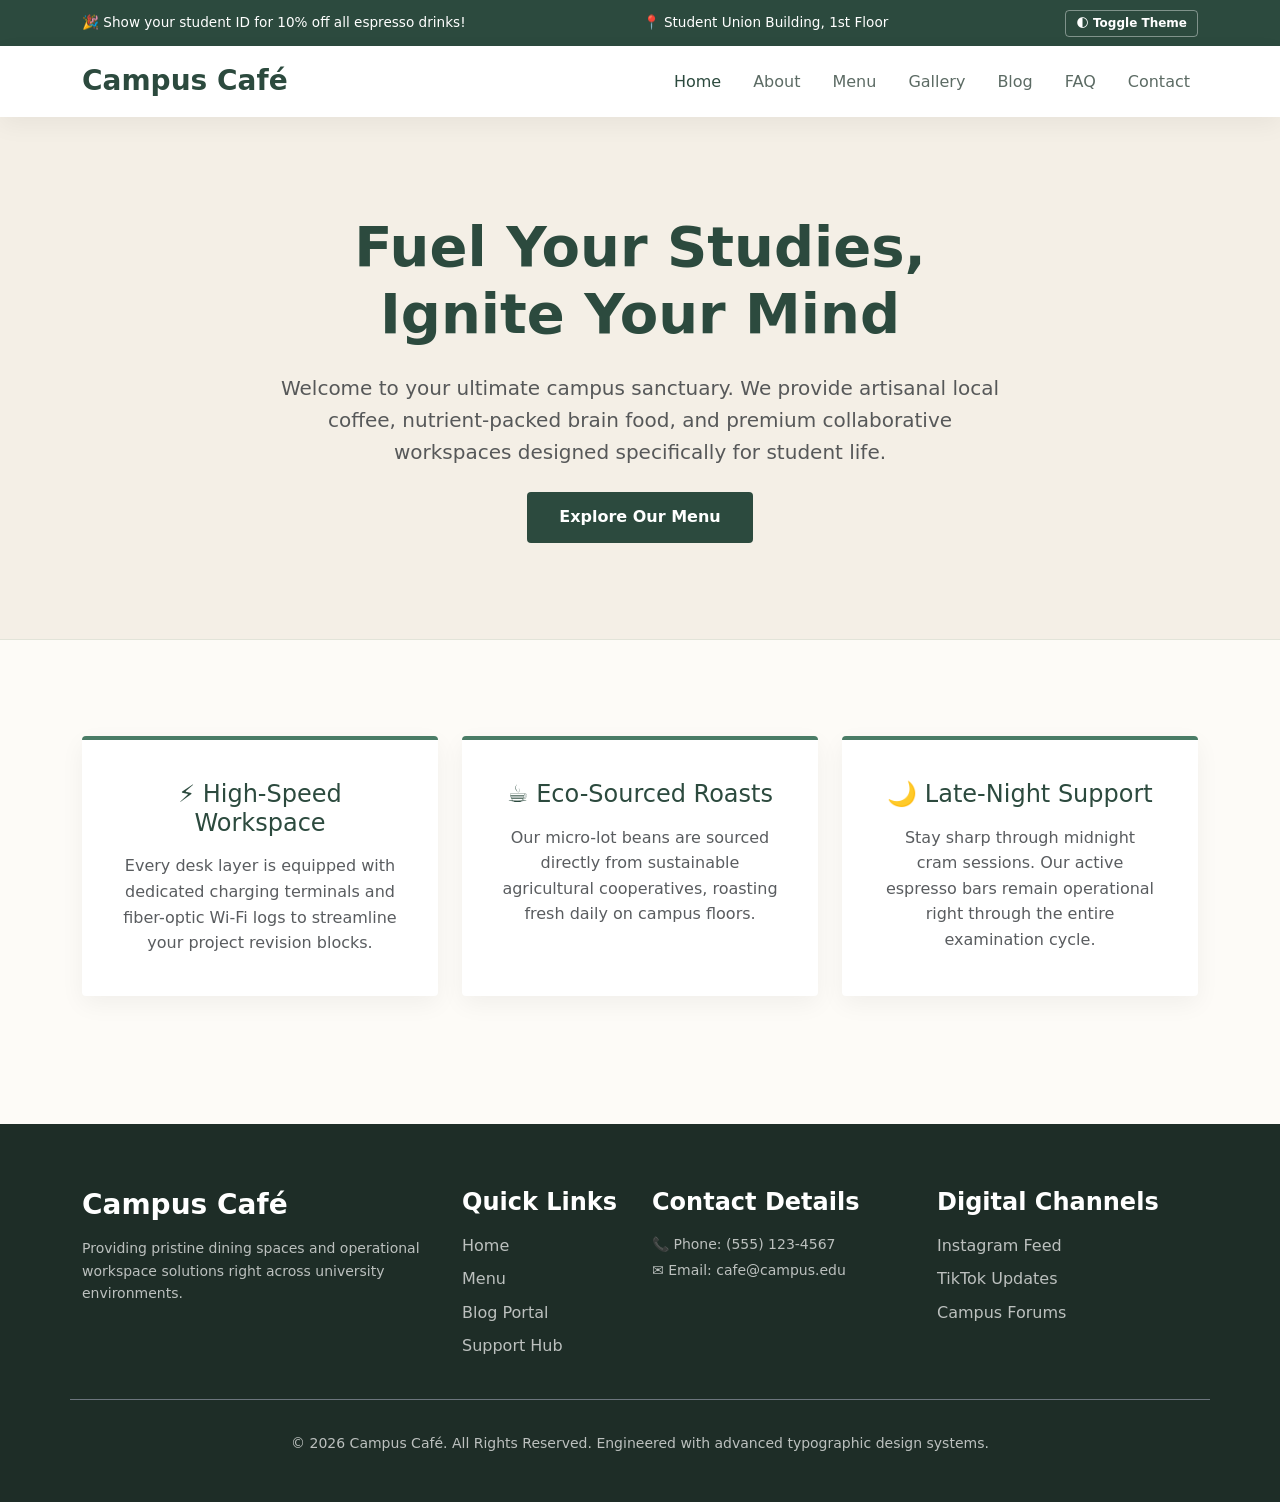
==== commit e55a42a5: "blog update" ====
--- a/index.html
+++ b/index.html
@@ -94,6 +94,10 @@
             box-shadow: var(--shadow);
             border-top: 4px solid var(--accent-light);
             height: 100%;
+            transition: var(--transition);
+        }
+        .feature-card:hover {
+            transform: translateY(-5px);
         }
 
         /* --- UNIFIED FOOTER --- */
@@ -103,7 +107,7 @@
             padding: 4rem 0 2rem 0;
             margin-top: 5rem;
         }
-        footer h3, footer h4 { color: var(--white); }
+        footer h3, footer h4 { color: var(--white); font-weight: 700; }
         footer a {
             color: rgba(255, 255, 255, 0.7);
             text-decoration: none;
@@ -125,7 +129,7 @@
     <div class="container">
         <nav class="navbar navbar-expand-lg navbar-light p-0">
             <a class="navbar-brand" href="index.html">Campus Café</a>
-            <button class="navbar-toggler" type="button" data-bs-toggle="collapse" data-bs-target="#mainNav">
+            <button class="navbar-toggler" type="button" data-bs-toggle="collapse" data-bs-target="#mainNav" aria-controls="mainNav" aria-expanded="false" aria-label="Toggle navigation">
                 <span class="navbar-toggler-icon"></span>
             </button>
             <div class="collapse navbar-collapse justify-content-end" id="mainNav">
@@ -159,24 +163,28 @@
     <section class="py-5 my-5">
         <div class="container">
             <div class="row g-4 text-center">
+                
                 <div class="col-md-4">
                     <div class="feature-card">
                         <h3 class="h4 mb-3" style="color: var(--accent-dark);">⚡ High-Speed Workspace</h3>
                         <p class="text-muted mb-0">Every desk layer is equipped with dedicated charging terminals and fiber-optic Wi-Fi logs to streamline your project revision blocks.</p>
                     </div>
                 </div>
+
                 <div class="col-md-4">
                     <div class="feature-card">
                         <h3 class="h4 mb-3" style="color: var(--accent-dark);">☕ Eco-Sourced Roasts</h3>
                         <p class="text-muted mb-0">Our micro-lot beans are sourced directly from sustainable agricultural cooperatives, roasting fresh daily on campus floors.</p>
                     </div>
                 </div>
+
                 <div class="col-md-4">
                     <div class="feature-card">
                         <h3 class="h4 mb-3" style="color: var(--accent-dark);">🌙 Late-Night Support</h3>
                         <p class="text-muted mb-0">Stay sharp through midnight cram sessions. Our active espresso bars remain operational right through the entire examination cycle.</p>
                     </div>
                 </div>
+
             </div>
         </div>
     </section>
@@ -219,5 +227,6 @@
 </footer>
 
 <script src="https://cdn.jsdelivr.net/npm/bootstrap@5.3.0/dist/js/bootstrap.bundle.min.js"></script>
+<script src="script.js"></script>
 </body>
 </html>
